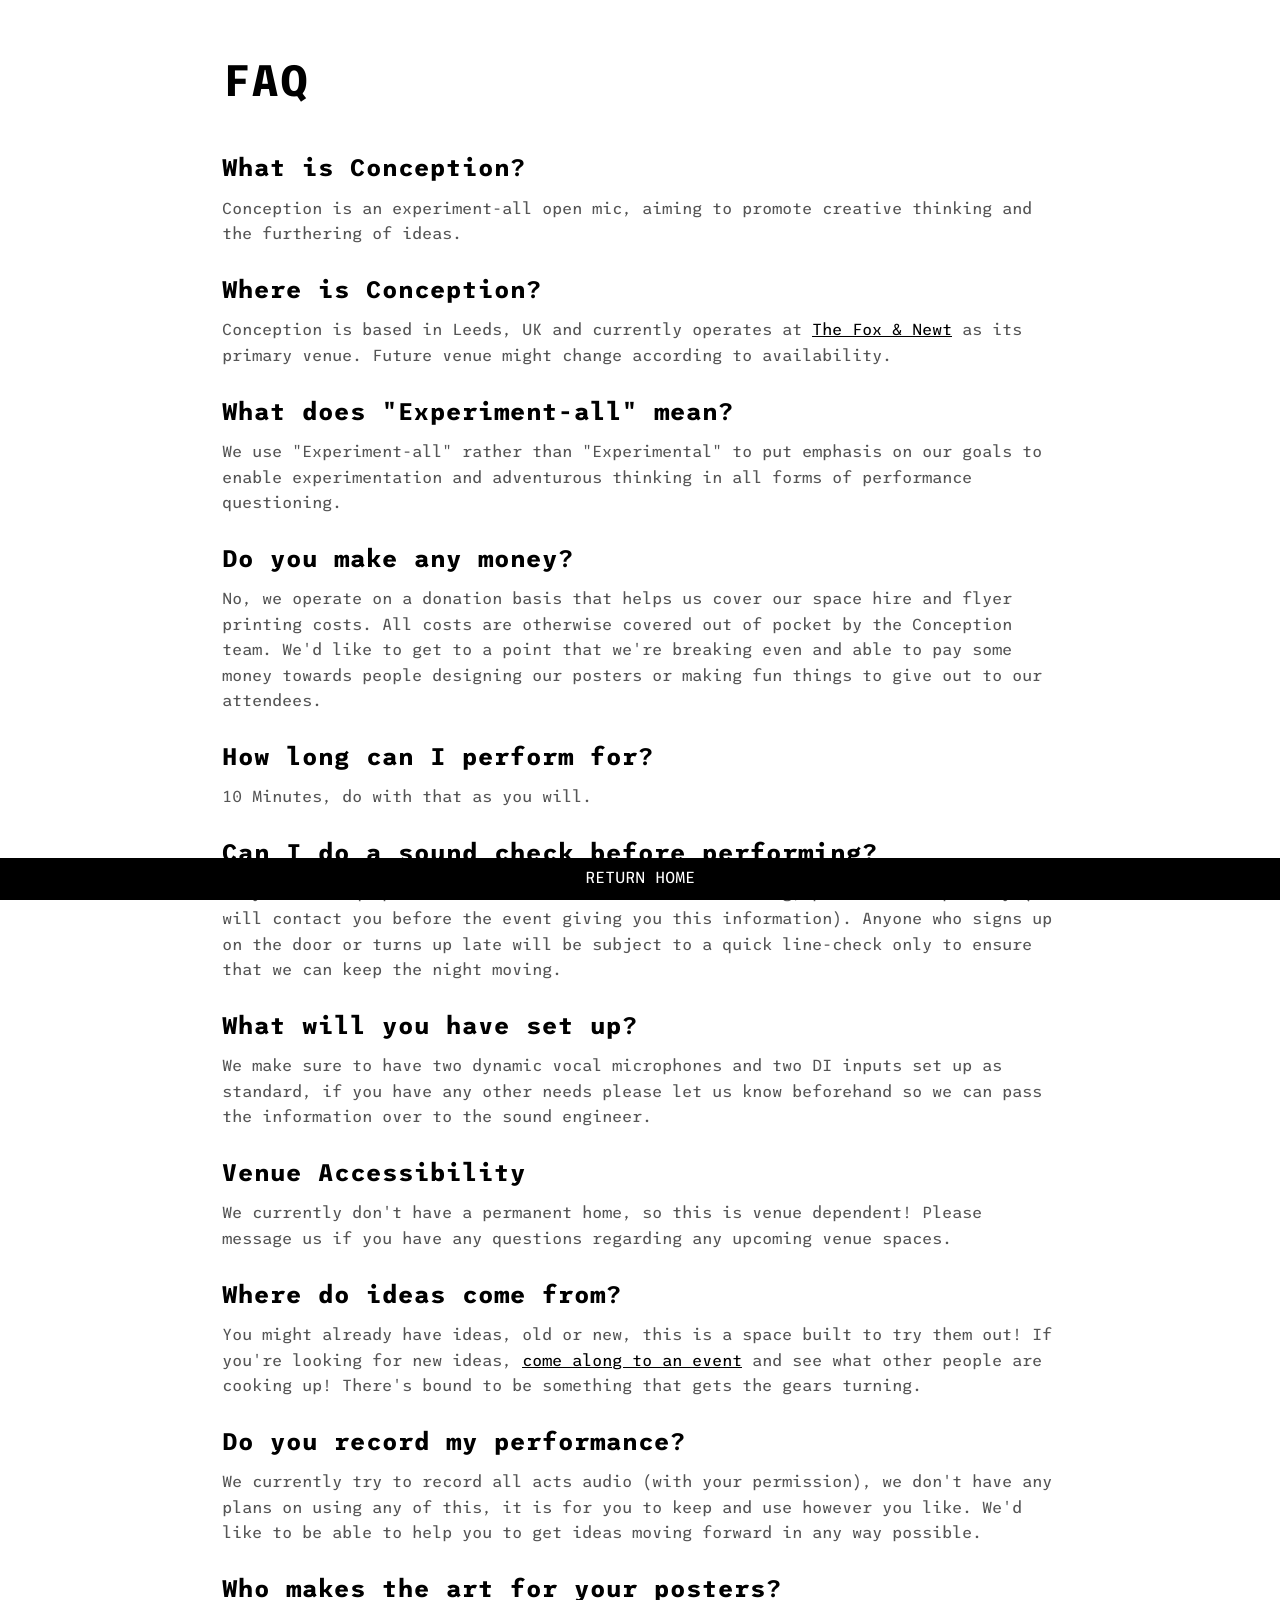
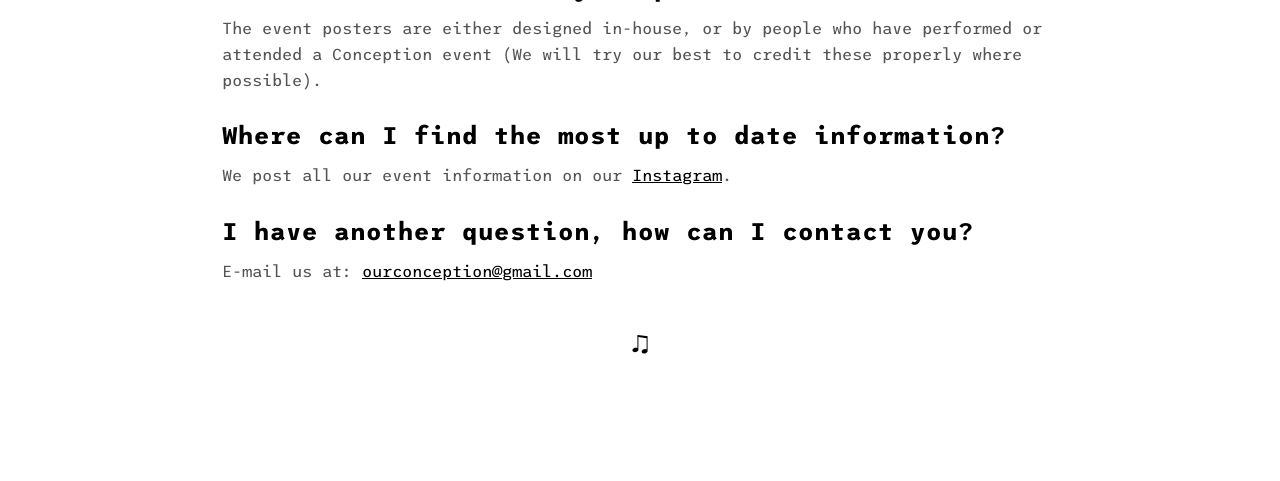
==== faq.html @ dcf2871f "Add ARIA labels and improve accessibility across pages" ====
<!doctype html>
<html lang="en">
    <head>
        <meta charset="UTF-8" />
        <meta name="viewport" content="width=device-width, initial-scale=1.0" />
        <title>FAQ | Conception</title>
        <meta
            name="description"
            content="Frequently asked questions about Conception, an experimental open mic in Leeds, UK. Learn about performance times, equipment, venue accessibility, and more."
        />
        <link
            rel="canonical"
            href="https://conceivedconception.neocities.org/faq.html"
        />

        <meta property="og:type" content="website" />
        <meta
            property="og:url"
            content="https://conceivedconception.neocities.org/faq.html"
        />
        <meta property="og:title" content="FAQ | Conception" />
        <meta
            property="og:description"
            content="Frequently asked questions about Conception, an experimental open mic in Leeds, UK. Learn about performance times, equipment, venue accessibility, and more."
        />
        <meta
            property="og:image"
            content="https://conceivedconception.neocities.org/Images/mystro%20icon.png"
        />
        <meta property="og:locale" content="en_GB" />
        <meta property="og:site_name" content="Conception" />

        <meta name="twitter:card" content="summary_large_image" />
        <meta name="twitter:title" content="FAQ | Conception" />
        <meta
            name="twitter:description"
            content="Frequently asked questions about Conception, an experimental open mic in Leeds, UK. Learn about performance times, equipment, venue accessibility, and more."
        />
        <meta
            name="twitter:image"
            content="https://conceivedconception.neocities.org/Images/mystro%20icon.png"
        />

        <meta
            name="keywords"
            content="open mic Leeds, experimental music Leeds, live performance Leeds, open mic FAQ, Leeds events, Wharf Chambers, creative performance UK"
        />
        <meta name="geo.region" content="GB-WYK" />
        <meta name="geo.placename" content="Leeds" />
        <link
            rel="icon"
            type="image/x-icon"
            href="https://conceivedconception.neocities.org/Images/faviconcept.png"
        />
        <link href="style.css" rel="stylesheet" type="text/css" media="all" />

        <script type="application/ld+json">
            {
                "@context": "https://schema.org",
                "@type": "FAQPage",
                "mainEntity": [
                    {
                        "@type": "Question",
                        "name": "What is Conception?",
                        "acceptedAnswer": {
                            "@type": "Answer",
                            "text": "Conception is an experiment-all open mic, aiming to promote creative thinking and the furthering of ideas."
                        }
                    },
                    {
                        "@type": "Question",
                        "name": "Where is Conception?",
                        "acceptedAnswer": {
                            "@type": "Answer",
                            "text": "Conception is based in Leeds, UK and currently operates at The Fox & Newt as its primary venue. Future venue might change according to availability."
                        }
                    },
                    {
                        "@type": "Question",
                        "name": "What does \"Experiment-all\" mean?",
                        "acceptedAnswer": {
                            "@type": "Answer",
                            "text": "We use \"Experiment-all\" rather than \"Experimental\" to put emphasis on our goals to enable experimentation and adventurous thinking in all forms of performance questioning."
                        }
                    },
                    {
                        "@type": "Question",
                        "name": "Do you make any money?",
                        "acceptedAnswer": {
                            "@type": "Answer",
                            "text": "No, we operate on a donation basis that helps us cover our space hire and flyer printing costs. All costs are otherwise covered out of pocket by the Conception team. We'd like to get to a point that we're breaking even and able to pay some money towards people designing our posters or making fun things to give out to our attendees."
                        }
                    },
                    {
                        "@type": "Question",
                        "name": "How long can I perform for?",
                        "acceptedAnswer": {
                            "@type": "Answer",
                            "text": "10 Minutes, do with that as you will."
                        }
                    },
                    {
                        "@type": "Question",
                        "name": "Can I do a sound check before performing?",
                        "acceptedAnswer": {
                            "@type": "Answer",
                            "text": "If you have equipment or an act that needs sound checking, please turn up early (we will contact you before the event giving you this information). Anyone who signs up on the door or turns up late will be subject to a quick line-check only to ensure that we can keep the night moving."
                        }
                    },
                    {
                        "@type": "Question",
                        "name": "What will you have set up?",
                        "acceptedAnswer": {
                            "@type": "Answer",
                            "text": "We make sure to have two dynamic vocal microphones and two DI inputs set up as standard, if you have any other needs please let us know beforehand so we can pass the information over to the sound engineer."
                        }
                    },
                    {
                        "@type": "Question",
                        "name": "Venue Accessibility",
                        "acceptedAnswer": {
                            "@type": "Answer",
                            "text": "We currently don't have a permanent home, so this is venue dependent! Please message us if you have any questions regarding any upcoming venue spaces."
                        }
                    },
                    {
                        "@type": "Question",
                        "name": "Where do ideas come from?",
                        "acceptedAnswer": {
                            "@type": "Answer",
                            "text": "You might already have ideas, old or new, this is a space built to try them out! If you're looking for new ideas, come along to an event and see what other people are cooking up! There's bound to be something that gets the gears turning."
                        }
                    },
                    {
                        "@type": "Question",
                        "name": "Do you record my performance?",
                        "acceptedAnswer": {
                            "@type": "Answer",
                            "text": "We currently try to record all acts audio (with your permission), we don't have any plans on using any of this, it is for you to keep and use however you like. We'd like to be able to help you to get ideas moving forward in any way possible."
                        }
                    },
                    {
                        "@type": "Question",
                        "name": "Who makes the art for your posters?",
                        "acceptedAnswer": {
                            "@type": "Answer",
                            "text": "The event posters are either designed in-house, or by people who have performed or attended a Conception event (We will try our best to credit these properly where possible)."
                        }
                    },
                    {
                        "@type": "Question",
                        "name": "Where can I find the most up to date information?",
                        "acceptedAnswer": {
                            "@type": "Answer",
                            "text": "We post all our event information on our Instagram, which can be found here."
                        }
                    },
                    {
                        "@type": "Question",
                        "name": "I have another question, how can I contact you?",
                        "acceptedAnswer": {
                            "@type": "Answer",
                            "text": "E-mail us at: ourconception@gmail.com"
                        }
                    }
                ]
            }
        </script>
    </head>
    <body>
        <main id="main-content">
            <div class="page-container">
                <h1 class="page-title">FAQ</h1>

                <section aria-label="Frequently asked questions">
                    <div class="faq-item">
                        <h3>What is Conception?</h3>
                        <p>
                            Conception is an experiment-all open mic, aiming to
                            promote creative thinking and the furthering of
                            ideas.
                        </p>
                    </div>

                    <div class="faq-item">
                        <h3>Where is Conception?</h3>
                        <p>
                            Conception is based in Leeds, UK and currently
                            operates at
                            <a
                                href="https://www.facebook.com/thefoxandnewt/"
                                target="_blank"
                                rel="noopener"
                                >The Fox & Newt</a
                            >
                            as its primary venue. Future venue might change
                            according to availability.
                        </p>
                    </div>

                    <div class="faq-item">
                        <h3>What does "Experiment-all" mean?</h3>
                        <p>
                            We use "Experiment-all" rather than "Experimental"
                            to put emphasis on our goals to enable
                            experimentation and adventurous thinking in all
                            forms of performance questioning.
                        </p>
                    </div>

                    <div class="faq-item">
                        <h3>Do you make any money?</h3>
                        <p>
                            No, we operate on a donation basis that helps us
                            cover our space hire and flyer printing costs. All
                            costs are otherwise covered out of pocket by the
                            Conception team. We'd like to get to a point that
                            we're breaking even and able to pay some money
                            towards people designing our posters or making fun
                            things to give out to our attendees.
                        </p>
                    </div>

                    <div class="faq-item">
                        <h3>How long can I perform for?</h3>
                        <p>10 Minutes, do with that as you will.</p>
                    </div>

                    <div class="faq-item">
                        <h3>Can I do a sound check before performing?</h3>
                        <p>
                            If you have equipment or an act that needs sound
                            checking, please turn up early (we will contact you
                            before the event giving you this information).
                            Anyone who signs up on the door or turns up late
                            will be subject to a quick line-check only to ensure
                            that we can keep the night moving.
                        </p>
                    </div>

                    <div class="faq-item">
                        <h3>What will you have set up?</h3>
                        <p>
                            We make sure to have two dynamic vocal microphones
                            and two DI inputs set up as standard, if you have
                            any other needs please let us know beforehand so we
                            can pass the information over to the sound engineer.
                        </p>
                    </div>

                    <div class="faq-item">
                        <h3>Venue Accessibility</h3>
                        <p>
                            We currently don't have a permanent home, so this is
                            venue dependent! Please message us if you have any
                            questions regarding any upcoming venue spaces.
                        </p>
                    </div>

                    <div class="faq-item">
                        <h3>Where do ideas come from?</h3>
                        <p>
                            You might already have ideas, old or new, this is a
                            space built to try them out! If you're looking for
                            new ideas,
                            <a href="when.html">come along to an event</a> and
                            see what other people are cooking up! There's bound
                            to be something that gets the gears turning.
                        </p>
                    </div>

                    <div class="faq-item">
                        <h3>Do you record my performance?</h3>
                        <p>
                            We currently try to record all acts audio (with your
                            permission), we don't have any plans on using any of
                            this, it is for you to keep and use however you
                            like. We'd like to be able to help you to get ideas
                            moving forward in any way possible.
                        </p>
                    </div>

                    <div class="faq-item">
                        <h3>Who makes the art for your posters?</h3>
                        <p>
                            The event posters are either designed in-house, or
                            by people who have performed or attended a
                            Conception event (We will try our best to credit
                            these properly where possible).
                        </p>
                    </div>

                    <div class="faq-item">
                        <h3>
                            Where can I find the most up to date information?
                        </h3>
                        <p>
                            We post all our event information on our
                            <a
                                href="https://www.instagram.com/conceivedconception/"
                                target="_blank"
                                rel="noopener"
                                >Instagram</a
                            >.
                        </p>
                    </div>

                    <div class="faq-item">
                        <h3>I have another question, how can I contact you?</h3>
                        <p>
                            E-mail us at:
                            <a href="mailto:ourconception@gmail.com"
                                >ourconception@gmail.com</a
                            >
                        </p>
                    </div>
                </section>

                <p class="decorative" aria-hidden="true">♫</p>
            </div>
        </main>

        <a href="index.html" class="footer">
            <p>RETURN HOME</p>
        </a>
    </body>
</html>
---- style.css ----
/* =============================================
   CONCEPTION - Main Stylesheet
   ============================================= */

/* Font Face Declarations */
@font-face {
    font-family: "League Mono";
    src: url("font/leaguemono-vf.woff2") format("woff2-variations");
    font-weight: 100 900;
    font-stretch: 50% 200%;
    font-style: normal;
    font-display: swap;
}

:root {
    --color-primary: #000000;
    --color-background: #ffffff;
    --color-accent: #000000;
    --color-accent-hover: #333333;
    --color-secondary: #555555;
    --color-border: #666666;
    --color-inverse-text: #ffffff;

    /* Typography Scale - Minimal & Hierarchical */
    --font-size-xs: 0.875rem;
    --font-size-sm: 1rem;
    --font-size-base: 1.125rem;
    --font-size-lg: 1.5rem;
    --font-size-xl: 2rem;
    --font-size-2xl: 2.75rem;
    --font-size-3xl: 3.5rem;

    /* Fluid typography clamps */
    --fluid-xs: clamp(0.8rem, 1.5vw, var(--font-size-xs));
    --fluid-sm: clamp(0.875rem, 2vw, var(--font-size-sm));
    --fluid-base: clamp(1rem, 2.5vw, var(--font-size-base));
    --fluid-lg: clamp(1.25rem, 3vw, var(--font-size-lg));
    --fluid-xl: clamp(1.5rem, 4vw, var(--font-size-xl));
    --fluid-2xl: clamp(2rem, 5vw, var(--font-size-2xl));
    --fluid-3xl: clamp(2.5rem, 7vw, var(--font-size-3xl));
}

/* Reset and base */
* {
    box-sizing: border-box;
    margin: 0;
    padding: 0;
}

body {
    font-family: "League Mono", "Lucida Console", "Courier New", monospace;
    padding: 1rem;
    line-height: 1.6;
    background-color: var(--color-background);
    color: var(--color-primary);
    font-size: var(--font-size-base);
}

/* =============================================
   ACCESSIBILITY UTILITIES
   ============================================= */

.visually-hidden {
    position: absolute;
    width: 1px;
    height: 1px;
    padding: 0;
    margin: -1px;
    overflow: hidden;
    clip: rect(0, 0, 0, 0);
    white-space: nowrap;
    border: 0;
}

/* =============================================
   LAYOUT - Containers
   ============================================= */

.page-container {
    max-width: 900px;
    margin: 0 auto;
    padding: 1rem;
    padding-bottom: 4rem;
}

/* =============================================
   LAYOUT - Two Column (Homepage)
   ============================================= */

.two-column-layout {
    display: grid;
    grid-template-columns: 1fr 1fr;
    gap: 2rem;
    align-items: start;
}

.left-column,
.right-column {
    display: flex;
    flex-direction: column;
    gap: 1.5rem;
    min-width: 0;
}

.right-column {
    gap: 1rem;
    text-align: right;
}

.right-column > * {
    margin: 0;
}

.top-image img,
.main-image img {
    width: 100%;
    height: auto;
    display: block;
}

/* =============================================
   TYPOGRAPHY - Hierarchical Scale
   ============================================= */

/* Level 1: Site title (largest) */
.site-title {
    font-size: var(--fluid-3xl);
    font-weight: bold;
    margin: 0 !important;
    color: var(--color-primary);
}

@media (min-width: 601px) and (max-width: 900px) {
    .site-title {
        font-size: clamp(1.5rem, 4.5vw, 2.5rem);
    }
}

/* Level 2: Page titles */
.page-title {
    font-size: var(--fluid-2xl);
    font-weight: bold;
    margin-bottom: 2rem;
    overflow-wrap: break-word;
    word-wrap: break-word;
    hyphens: auto;
    -webkit-hyphens: auto;
    -ms-hyphens: auto;
    color: var(--color-primary);
}

/* Level 3: Section headings */
h2 {
    font-size: var(--fluid-xl);
    font-weight: bold;
    margin-bottom: 1rem;
    color: var(--color-primary);
}

/* Level 4: Subsection headings */
h3 {
    font-size: var(--fluid-lg);
    font-weight: bold;
    margin-bottom: 1rem;
    color: var(--color-primary);
}

/* Body text */
p {
    font-size: var(--fluid-base);
    line-height: 1.6;
    margin-bottom: 1rem;
    color: var(--color-primary);
}

/* =============================================
   SEMANTIC TEXT STYLES
   ============================================= */

/* Emphasis: used for inline emphasis within text */
em {
    font-style: italic;
}

/* Caption text: smallest text for credits, captions, notes */
.text-caption {
    font-size: var(--fluid-xs);
    color: var(--color-secondary);
}

/* =============================================
   EVENT DETAILS (Homepage)
   ============================================= */

.event-details {
    font-size: var(--fluid-base);
    line-height: 1.6;
}

.event-details p {
    margin: 0 !important;
}

/* =============================================
   TEXT CONTENT SECTIONS
   ============================================= */

.text-content p {
    font-size: var(--fluid-sm);
}

.intro {
    margin-bottom: 2rem;
}

.intro p {
    font-size: var(--fluid-base);
}

.intro p:first-child {
    font-weight: bold;
}

/* =============================================
   NAVIGATION & LINKS
   ============================================= */

a:link {
    color: var(--color-accent);
}

a:visited {
    color: var(--color-accent);
}

a:hover {
    color: var(--color-accent-hover);
}

a:active {
    color: var(--color-accent-hover);
}

/* Focus state for keyboard navigation (a11y) */
a:focus {
    color: var(--color-accent-hover);
    outline: 2px solid var(--color-accent);
    outline-offset: 2px;
}

a:focus:not(:focus-visible) {
    outline: none;
}

a:focus-visible {
    outline: 2px solid var(--color-accent);
    outline-offset: 2px;
}

.nav-links {
    list-style: none;
    padding: 0;
    margin: 0;
}

.nav-links li {
    margin-bottom: 0.25rem;
}

.nav-links li a {
    font-size: var(--fluid-sm);
}

.links-list {
    list-style: none;
    padding: 0;
    margin: 0 0 2rem 0;
}

.links-list li {
    margin-bottom: 1rem;
}

.links-list a {
    font-size: var(--fluid-lg);
}

.cta-links {
    margin-top: 1rem;
}

.cta-links a {
    display: block;
    font-weight: bold;
    margin-bottom: 0.5rem;
    font-size: var(--fluid-sm);
}

/* =============================================
   LISTS
   ============================================= */

.content-list,
.events-list,
.concepts-list {
    list-style: none;
    padding: 0;
    margin: 0 0 2rem 0;
}

.content-list li {
    font-size: var(--fluid-base);
    line-height: 1.6;
    margin-bottom: 0.75rem;
}

.events-list li {
    font-size: var(--fluid-sm);
    line-height: 1.8;
    padding: 0.25rem 0;
}

.concepts-list li {
    font-size: var(--fluid-xs);
    font-style: italic;
    margin-bottom: 0.5rem;
    padding-left: 0.5rem;
    color: var(--color-secondary);
}

/* =============================================
   FAQ PAGE
   ============================================= */

.faq-item {
    margin-bottom: 1.5rem;
}

.faq-item h3 {
    font-size: var(--fluid-lg);
    margin-bottom: 0.5rem;
    overflow-wrap: break-word;
    word-wrap: break-word;
    hyphens: auto;
    -webkit-hyphens: auto;
    -ms-hyphens: auto;
}

.faq-item p {
    font-size: var(--fluid-sm);
    color: var(--color-secondary);
}

.faq-item a {
    word-break: break-word;
}

/* =============================================
   TESTIMONIALS
   ============================================= */

.testimonial {
    margin: 0 0 1.5rem 0;
}

.testimonial-quote {
    margin: 0 0 0.25rem 0;
}

.testimonial-quote p {
    font-size: var(--fluid-base);
    font-style: italic;
    color: var(--color-secondary);
    margin: 0;
}

.testimonial-attribution {
    font-size: var(--fluid-sm);
    color: var(--color-primary);
}

.testimonial-attribution cite {
    font-style: normal;
}

/* =============================================
   GALLERY PAGE
   ============================================= */

.gallery-item {
    display: flex;
    flex-direction: column;
    align-items: center;
    text-align: center;
}

.gallery-item img {
    width: 100%;
    max-width: 600px;
    height: auto;
    display: block;
}

.gallery-item .credit {
    font-size: var(--fluid-sm);
    color: var(--color-accent);
    margin-top: 0.75rem;
}

.gallery-item .credit a {
    color: var(--color-accent);
}

.gallery-item .credit a:hover {
    color: var(--color-accent-hover);
}

/* =============================================
   GALLERY GRID
   ============================================= */

.gallery-grid {
    display: grid;
    grid-template-columns: repeat(2, 1fr);
    gap: 1.5rem;
}

.gallery-grid .gallery-item {
    text-align: center;
}

.gallery-grid .gallery-item img {
    width: 100%;
    height: auto;
}

/* Gallery image buttons */
.gallery-button {
    background: none;
    border: none;
    padding: 0;
    cursor: pointer;
    display: block;
    width: 100%;
}

.gallery-button:focus {
    outline: 3px solid var(--color-accent);
    outline-offset: 2px;
}

.gallery-button:focus:not(:focus-visible) {
    outline: none;
}

.gallery-button:focus-visible {
    outline: 3px solid var(--color-accent);
    outline-offset: 2px;
}

.gallery-grid .gallery-item .credit {
    font-size: var(--fluid-sm);
    margin-top: 0.5rem;
}

/* =============================================
   LIGHTBOX
   ============================================= */

.lightbox {
    display: none;
    position: fixed;
    top: 0;
    left: 0;
    width: 100%;
    height: 100%;
    background: rgba(0, 0, 0, 0.9);
    z-index: 1000;
    cursor: pointer;
}

.lightbox.active {
    display: flex;
    align-items: center;
    justify-content: center;
}

.lightbox-container {
    position: relative;
    width: 100%;
    max-width: 900px;
    height: 100%;
    display: flex;
    flex-direction: column;
    align-items: center;
    justify-content: center;
}

.lightbox img {
    max-width: 90%;
    max-height: 80%;
}

.lightbox-close {
    position: absolute;
    top: 1rem;
    right: 1rem;
    width: 3rem;
    height: 3rem;
    color: var(--color-primary);
    background: var(--color-inverse-text);
    border: 2px solid var(--color-inverse-text);
    font-size: var(--font-size-xl);
    font-weight: normal;
    cursor: pointer;
    line-height: 0;
    padding: 0;
    padding-bottom: 0.15rem;
    display: flex;
    align-items: center;
    justify-content: center;
}

.lightbox-close:hover {
    color: var(--color-accent);
}

.lightbox-close:focus {
    color: var(--color-accent);
    outline: 2px solid var(--color-inverse-text);
    outline-offset: 2px;
}

.lightbox-close:focus:not(:focus-visible) {
    outline: none;
}

.lightbox-close:focus-visible {
    outline: 2px solid var(--color-inverse-text);
    outline-offset: 2px;
}

/* =============================================
   DECORATIVE ELEMENTS
   ============================================= */

.decorative {
    text-align: center;
    font-size: var(--font-size-xl);
    margin: 2rem 0;
    color: var(--color-primary);
}

/* =============================================
   FOOTER
   ============================================= */

.footer {
    display: block;
    position: fixed;
    left: 0;
    bottom: 0;
    width: 100%;
    background-color: var(--color-primary);
    text-decoration: none;
}

.footer p {
    max-width: 900px;
    margin: 0 auto;
    padding: 0.5rem;
    text-align: center;
    color: var(--color-inverse-text);
    font-size: var(--fluid-sm);
}

.footer:visited p {
    color: var(--color-inverse-text);
}

.footer:hover {
    background-color: var(--color-inverse-text);
}

.footer:hover p {
    color: var(--color-primary);
}

.footer:focus {
    outline: 2px solid var(--color-accent);
    outline-offset: -2px;
}

.footer:focus:not(:focus-visible) {
    outline: none;
}

.footer:focus-visible {
    outline: 2px solid var(--color-accent);
    outline-offset: -2px;
}

.footer:focus {
    background-color: var(--color-inverse-text);
}

.footer:focus p {
    color: var(--color-primary);
}

/* =============================================
   404 PAGE
   ============================================= */

.not-found-container {
    min-height: 100vh;
    display: flex;
    align-items: center;
    justify-content: center;
}

.not-found-content {
    max-width: 600px;
    margin: 0 auto;
    padding: 2rem;
    text-align: center;
}

/* =============================================
   IMAGES
   ============================================= */

img {
    max-width: 100%;
    height: auto;
}

/* =============================================
   RESPONSIVE BREAKPOINTS
   ============================================= */

@media (max-width: 600px) {
    body {
        padding: 0.5rem;
    }

    .page-container {
        padding: 0.5rem;
        padding-bottom: 4rem;
    }

    .two-column-layout {
        display: flex;
        flex-direction: column;
        gap: 1.5rem;
    }

    .left-column,
    .right-column {
        display: contents;
    }

    /* Reset text alignment for mobile (right-column uses display: contents) */
    .site-title,
    .event-details,
    .right-column nav {
        text-align: left;
    }

    /* Mobile order: small image (1) -> title/details/nav (2) -> text (3) -> large image (4) */
    .top-image {
        order: 1;
    }

    .site-title {
        order: 2;
    }

    .event-details {
        order: 3;
    }

    .right-column nav {
        order: 4;
    }

    .text-content {
        order: 5;
    }

    .main-image {
        order: 6;
    }

    .faq-item {
        margin-bottom: 1.25rem;
    }
}

@media (min-width: 601px) {
    .page-container {
        padding: 1.5rem;
        padding-bottom: 4rem;
    }
}

@media (max-width: 900px) {
    .gallery-grid {
        grid-template-columns: 1fr;
    }
}

@media (min-width: 900px) {
    .page-container {
        padding: 2rem;
        padding-bottom: 4rem;
    }

    .two-column-layout {
        gap: 3rem;
    }
}

/* =============================================
   REDUCED MOTION (a11y)
   ============================================= */

@media (prefers-reduced-motion: reduce) {
    *,
    *::before,
    *::after {
        animation-duration: 0.01ms !important;
        animation-iteration-count: 1 !important;
        transition-duration: 0.01ms !important;
    }
}
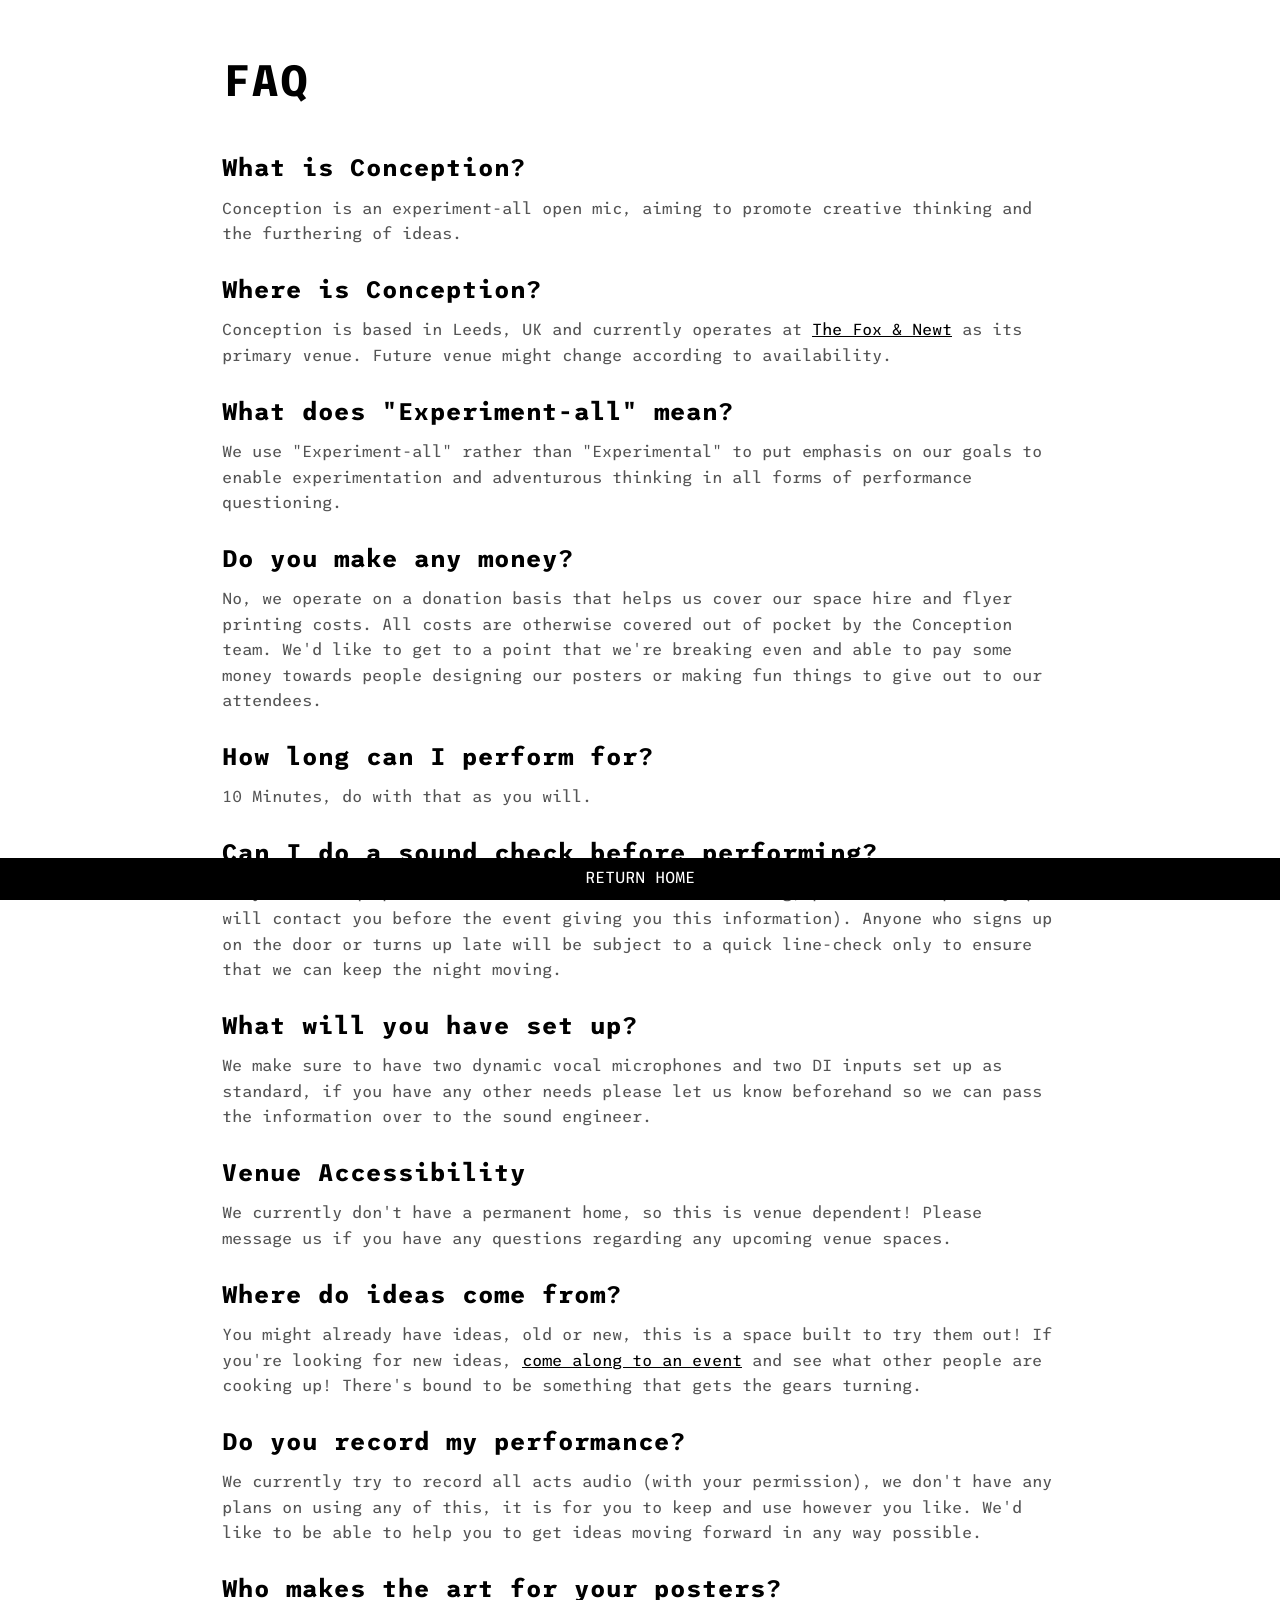
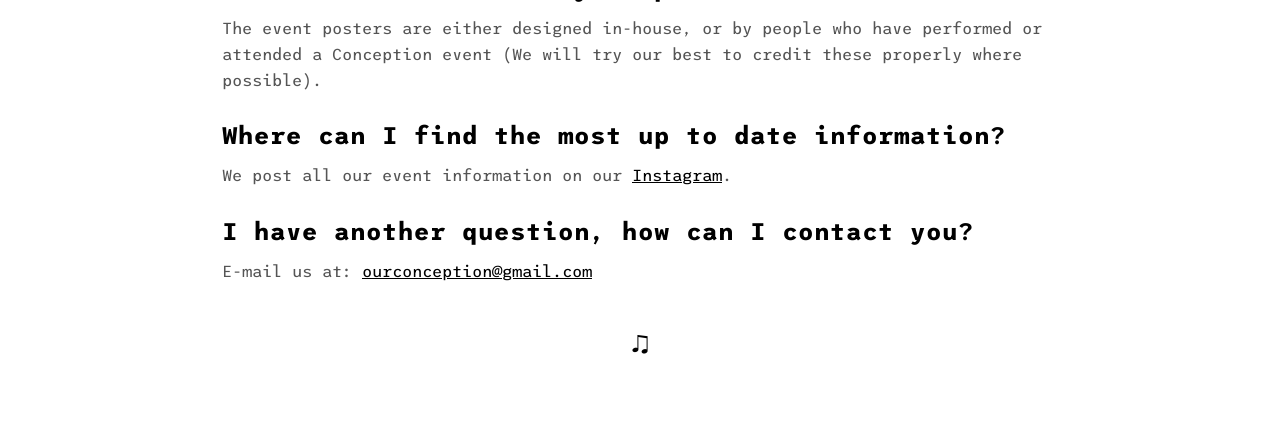
==== commit 5074428c: "feat: javascript?" ====
--- a/faq.html
+++ b/faq.html
@@ -53,6 +53,7 @@
             href="https://conceivedconception.neocities.org/Images/faviconcept.png"
         />
         <link href="style.css" rel="stylesheet" type="text/css" media="all" />
+        <script src="viewport-fix.js"></script>
 
         <script type="application/ld+json">
             {
--- a/style.css
+++ b/style.css
@@ -38,6 +38,9 @@
     --fluid-xl: clamp(1.5rem, 4vw, var(--font-size-xl));
     --fluid-2xl: clamp(2rem, 5vw, var(--font-size-2xl));
     --fluid-3xl: clamp(2.5rem, 7vw, var(--font-size-3xl));
+
+    /* Footer height for positioning calculations */
+    --footer-height: 2.6rem;
 }
 
 /* Reset and base */
@@ -47,13 +50,25 @@
     padding: 0;
 }
 
+html {
+    height: 100%;
+}
+
 body {
     font-family: "League Mono", "Lucida Console", "Courier New", monospace;
     padding: 1rem;
+    padding-bottom: 0;
     line-height: 1.6;
     background-color: var(--color-background);
     color: var(--color-primary);
     font-size: var(--font-size-base);
+    min-height: 100%;
+    display: flex;
+    flex-direction: column;
+}
+
+#main-content {
+    flex: 1 0 auto;
 }
 
 /* =============================================
@@ -80,7 +95,6 @@
     max-width: 900px;
     margin: 0 auto;
     padding: 1rem;
-    padding-bottom: 4rem;
 }
 
 /* =============================================
@@ -558,11 +572,23 @@
 .footer {
     display: block;
     position: fixed;
+    /* Use --vh custom property set by JS for stable viewport height on mobile */
+    /* Falls back to bottom: 0 if --vh is not set */
+    bottom: 0;
+    top: auto;
     left: 0;
-    bottom: 0;
+    right: 0;
+    z-index: 1000;
     width: 100%;
     background-color: var(--color-primary);
     text-decoration: none;
+    padding-bottom: env(safe-area-inset-bottom, 0);
+}
+
+/* When --vh is set by JavaScript, use top positioning for stable footer on Firefox mobile */
+:root[style*="--vh"] .footer {
+    top: calc(var(--vh) * 100 - var(--footer-height));
+    bottom: auto;
 }
 
 .footer p {
@@ -613,13 +639,17 @@
    ============================================= */
 
 .not-found-container {
-    min-height: 100vh;
+    min-height: 100%;
     display: flex;
+    flex-direction: column;
+}
+
+.not-found-content {
+    flex: 1 0 auto;
+    display: flex;
+    flex-direction: column;
     align-items: center;
     justify-content: center;
-}
-
-.not-found-content {
     max-width: 600px;
     margin: 0 auto;
     padding: 2rem;
@@ -642,11 +672,11 @@
 @media (max-width: 600px) {
     body {
         padding: 0.5rem;
+        padding-bottom: 0;
     }
 
     .page-container {
         padding: 0.5rem;
-        padding-bottom: 4rem;
     }
 
     .two-column-layout {
@@ -700,7 +730,6 @@
 @media (min-width: 601px) {
     .page-container {
         padding: 1.5rem;
-        padding-bottom: 4rem;
     }
 }
 
@@ -713,7 +742,6 @@
 @media (min-width: 900px) {
     .page-container {
         padding: 2rem;
-        padding-bottom: 4rem;
     }
 
     .two-column-layout {
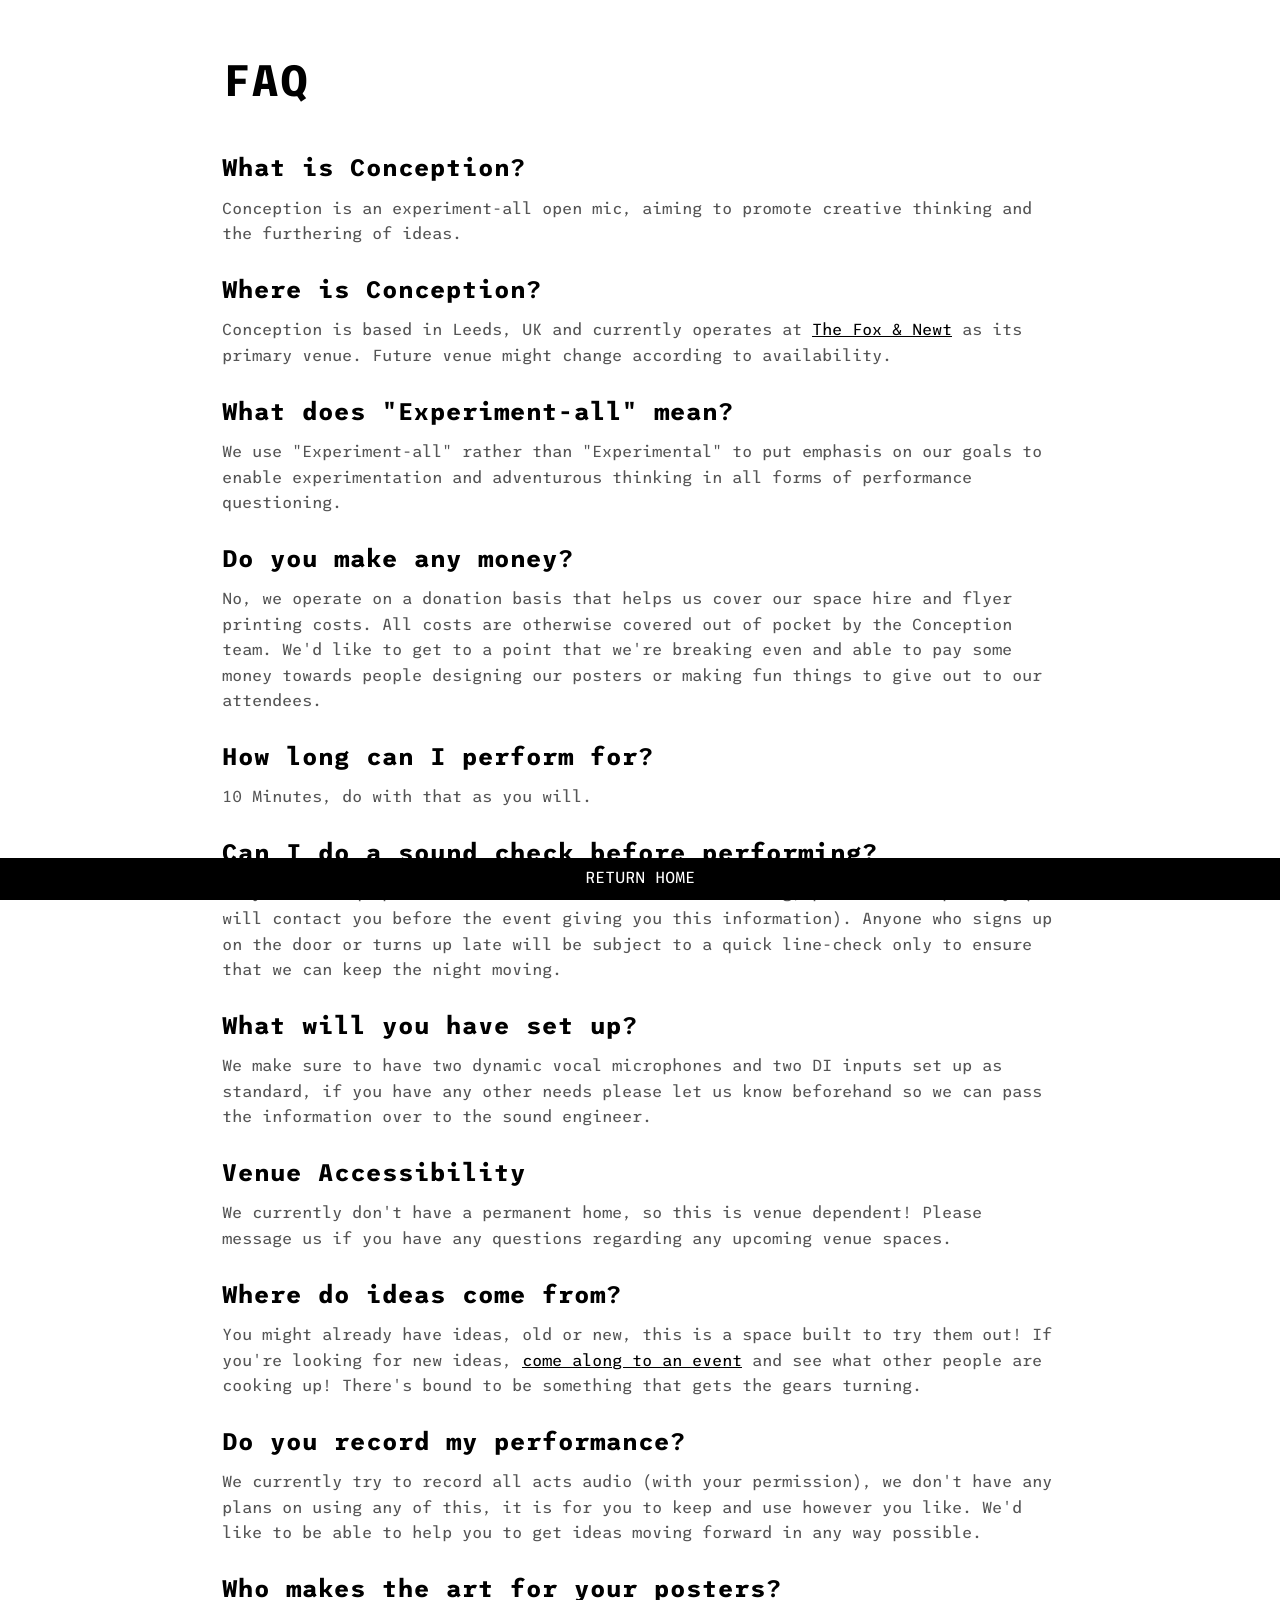
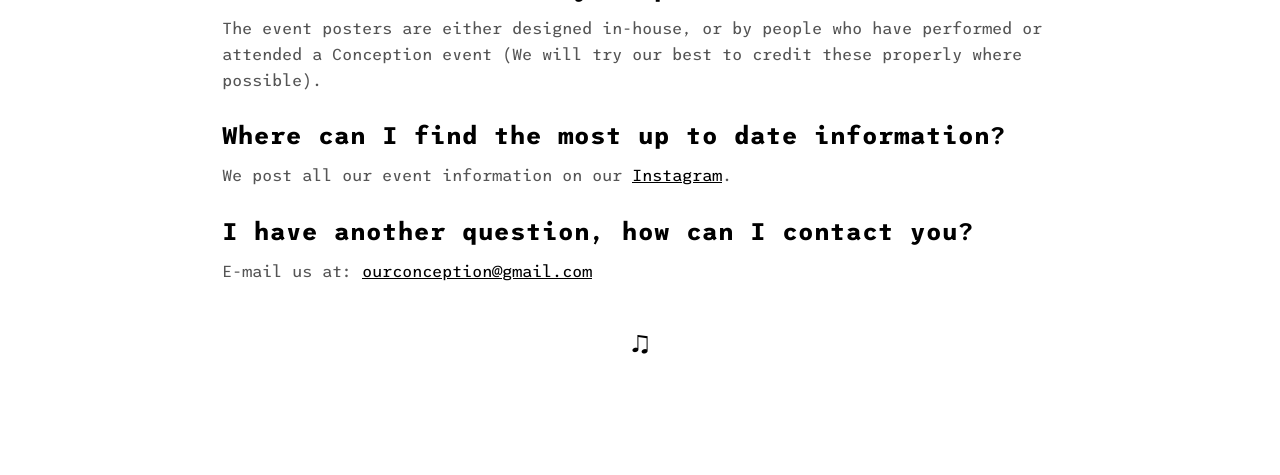
==== commit 47acfc9d: "Revert "feat: javascript? (#27)" This reverts commit 96d8fc349289f01fc24d9a23be5dbba42606deeb." ====
--- a/faq.html
+++ b/faq.html
@@ -53,7 +53,6 @@
             href="https://conceivedconception.neocities.org/Images/faviconcept.png"
         />
         <link href="style.css" rel="stylesheet" type="text/css" media="all" />
-        <script src="viewport-fix.js"></script>
 
         <script type="application/ld+json">
             {
--- a/style.css
+++ b/style.css
@@ -38,9 +38,6 @@
     --fluid-xl: clamp(1.5rem, 4vw, var(--font-size-xl));
     --fluid-2xl: clamp(2rem, 5vw, var(--font-size-2xl));
     --fluid-3xl: clamp(2.5rem, 7vw, var(--font-size-3xl));
-
-    /* Footer height for positioning calculations */
-    --footer-height: 2.6rem;
 }
 
 /* Reset and base */
@@ -571,24 +568,17 @@
 
 .footer {
     display: block;
-    position: fixed;
-    /* Use --vh custom property set by JS for stable viewport height on mobile */
-    /* Falls back to bottom: 0 if --vh is not set */
+    position: sticky;
     bottom: 0;
-    top: auto;
-    left: 0;
-    right: 0;
     z-index: 1000;
-    width: 100%;
+    width: calc(100% + 2rem);
+    margin-left: -1rem;
+    margin-right: -1rem;
+    margin-top: auto;
+    flex-shrink: 0;
     background-color: var(--color-primary);
     text-decoration: none;
     padding-bottom: env(safe-area-inset-bottom, 0);
-}
-
-/* When --vh is set by JavaScript, use top positioning for stable footer on Firefox mobile */
-:root[style*="--vh"] .footer {
-    top: calc(var(--vh) * 100 - var(--footer-height));
-    bottom: auto;
 }
 
 .footer p {
@@ -679,6 +669,12 @@
         padding: 0.5rem;
     }
 
+    .footer {
+        width: calc(100% + 1rem);
+        margin-left: -0.5rem;
+        margin-right: -0.5rem;
+    }
+
     .two-column-layout {
         display: flex;
         flex-direction: column;
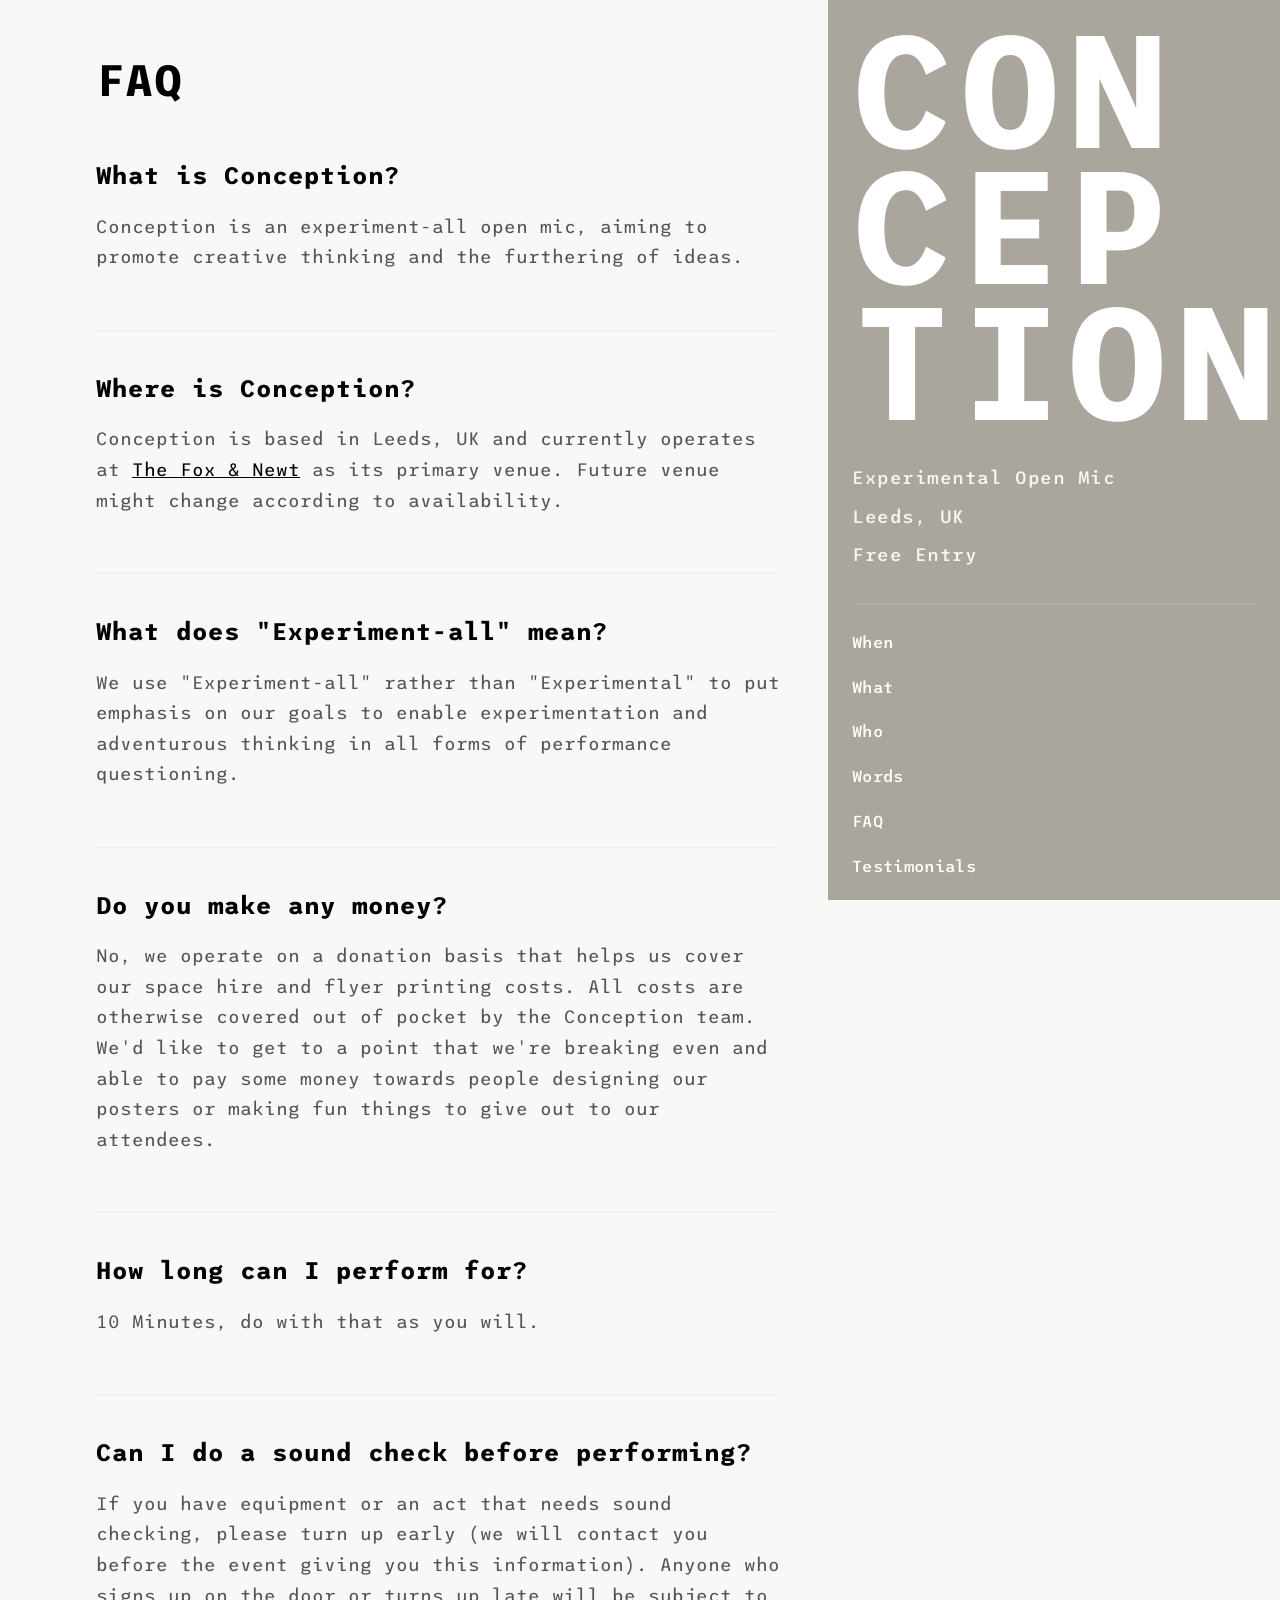
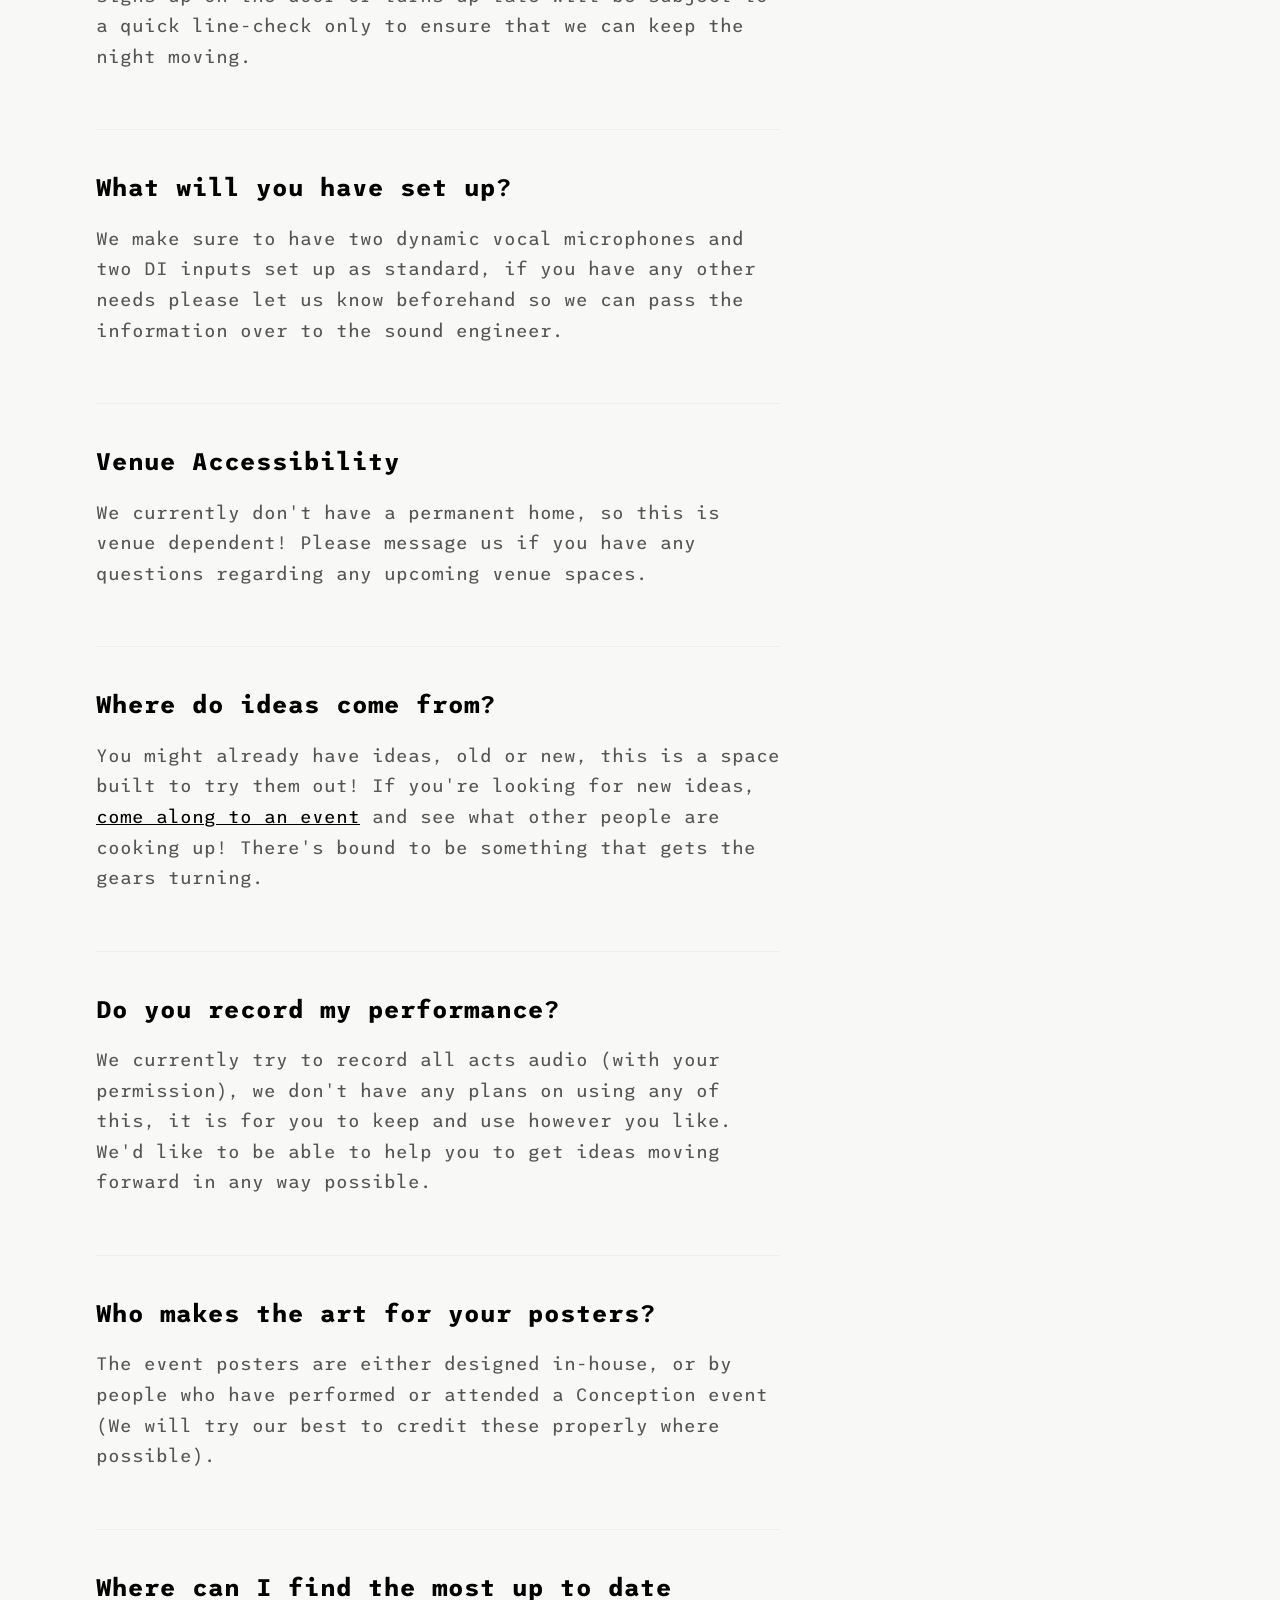
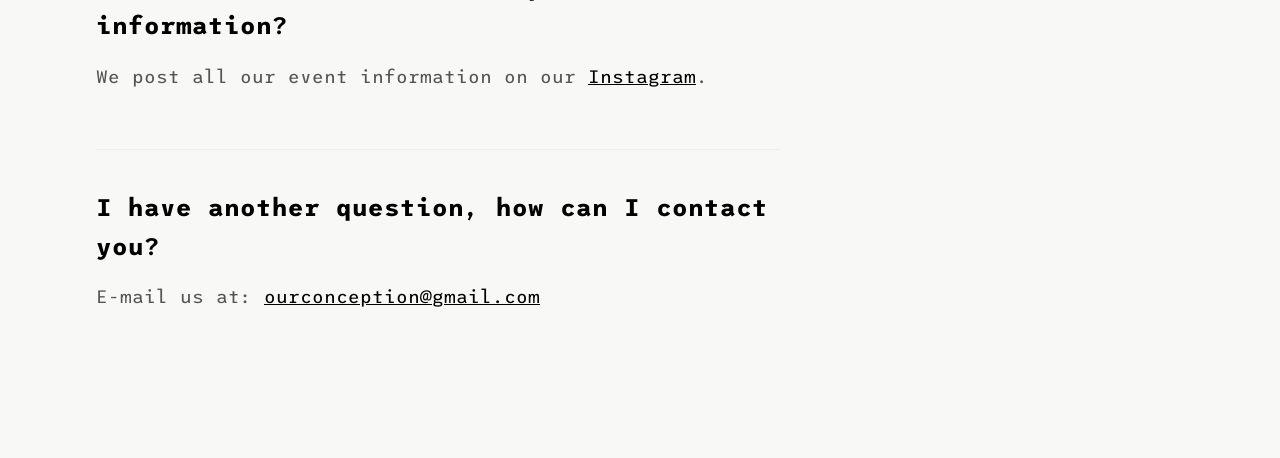
==== commit 635d6ae1: "feat: new sidebar design to mirror poster" ====
--- a/faq.html
+++ b/faq.html
@@ -53,6 +53,7 @@
             href="https://conceivedconception.neocities.org/Images/faviconcept.png"
         />
         <link href="style.css" rel="stylesheet" type="text/css" media="all" />
+        <script src="scripts/colorize.js"></script>
 
         <script type="application/ld+json">
             {
@@ -168,160 +169,209 @@
         </script>
     </head>
     <body>
+        <!-- Mobile Header -->
+        <div class="mobile-header">
+            <a href="index.html" class="mobile-title">CONCEPTION</a>
+        </div>
         <main id="main-content">
             <div class="page-container">
-                <h1 class="page-title">FAQ</h1>
-
-                <section aria-label="Frequently asked questions">
-                    <div class="faq-item">
-                        <h3>What is Conception?</h3>
-                        <p>
-                            Conception is an experiment-all open mic, aiming to
-                            promote creative thinking and the furthering of
-                            ideas.
-                        </p>
+                <!-- Main Content Area -->
+                <div class="main-content-area">
+                    <div class="secondary-content">
+                        <h1 class="page-title">FAQ</h1>
+
+                        <section aria-label="Frequently asked questions">
+                            <div class="faq-item">
+                                <h3>What is Conception?</h3>
+                                <p>
+                                    Conception is an experiment-all open mic,
+                                    aiming to promote creative thinking and the
+                                    furthering of ideas.
+                                </p>
+                            </div>
+
+                            <div class="faq-item">
+                                <h3>Where is Conception?</h3>
+                                <p>
+                                    Conception is based in Leeds, UK and
+                                    currently operates at
+                                    <a
+                                        href="https://www.facebook.com/thefoxandnewt/"
+                                        target="_blank"
+                                        rel="noopener"
+                                        >The Fox & Newt</a
+                                    >
+                                    as its primary venue. Future venue might
+                                    change according to availability.
+                                </p>
+                            </div>
+
+                            <div class="faq-item">
+                                <h3>What does "Experiment-all" mean?</h3>
+                                <p>
+                                    We use "Experiment-all" rather than
+                                    "Experimental" to put emphasis on our goals
+                                    to enable experimentation and adventurous
+                                    thinking in all forms of performance
+                                    questioning.
+                                </p>
+                            </div>
+
+                            <div class="faq-item">
+                                <h3>Do you make any money?</h3>
+                                <p>
+                                    No, we operate on a donation basis that
+                                    helps us cover our space hire and flyer
+                                    printing costs. All costs are otherwise
+                                    covered out of pocket by the Conception
+                                    team. We'd like to get to a point that we're
+                                    breaking even and able to pay some money
+                                    towards people designing our posters or
+                                    making fun things to give out to our
+                                    attendees.
+                                </p>
+                            </div>
+
+                            <div class="faq-item">
+                                <h3>How long can I perform for?</h3>
+                                <p>10 Minutes, do with that as you will.</p>
+                            </div>
+
+                            <div class="faq-item">
+                                <h3>
+                                    Can I do a sound check before performing?
+                                </h3>
+                                <p>
+                                    If you have equipment or an act that needs
+                                    sound checking, please turn up early (we
+                                    will contact you before the event giving you
+                                    this information). Anyone who signs up on
+                                    the door or turns up late will be subject to
+                                    a quick line-check only to ensure that we
+                                    can keep the night moving.
+                                </p>
+                            </div>
+
+                            <div class="faq-item">
+                                <h3>What will you have set up?</h3>
+                                <p>
+                                    We make sure to have two dynamic vocal
+                                    microphones and two DI inputs set up as
+                                    standard, if you have any other needs please
+                                    let us know beforehand so we can pass the
+                                    information over to the sound engineer.
+                                </p>
+                            </div>
+
+                            <div class="faq-item">
+                                <h3>Venue Accessibility</h3>
+                                <p>
+                                    We currently don't have a permanent home, so
+                                    this is venue dependent! Please message us
+                                    if you have any questions regarding any
+                                    upcoming venue spaces.
+                                </p>
+                            </div>
+
+                            <div class="faq-item">
+                                <h3>Where do ideas come from?</h3>
+                                <p>
+                                    You might already have ideas, old or new,
+                                    this is a space built to try them out! If
+                                    you're looking for new ideas,
+                                    <a href="when.html"
+                                        >come along to an event</a
+                                    >
+                                    and see what other people are cooking up!
+                                    There's bound to be something that gets the
+                                    gears turning.
+                                </p>
+                            </div>
+
+                            <div class="faq-item">
+                                <h3>Do you record my performance?</h3>
+                                <p>
+                                    We currently try to record all acts audio
+                                    (with your permission), we don't have any
+                                    plans on using any of this, it is for you to
+                                    keep and use however you like. We'd like to
+                                    be able to help you to get ideas moving
+                                    forward in any way possible.
+                                </p>
+                            </div>
+
+                            <div class="faq-item">
+                                <h3>Who makes the art for your posters?</h3>
+                                <p>
+                                    The event posters are either designed
+                                    in-house, or by people who have performed or
+                                    attended a Conception event (We will try our
+                                    best to credit these properly where
+                                    possible).
+                                </p>
+                            </div>
+
+                            <div class="faq-item">
+                                <h3>
+                                    Where can I find the most up to date
+                                    information?
+                                </h3>
+                                <p>
+                                    We post all our event information on our
+                                    <a
+                                        href="https://www.instagram.com/conceivedconception/"
+                                        target="_blank"
+                                        rel="noopener"
+                                        >Instagram</a
+                                    >.
+                                </p>
+                            </div>
+
+                            <div class="faq-item">
+                                <h3>
+                                    I have another question, how can I contact
+                                    you?
+                                </h3>
+                                <p>
+                                    E-mail us at:
+                                    <a href="mailto:ourconception@gmail.com"
+                                        >ourconception@gmail.com</a
+                                    >
+                                </p>
+                            </div>
+                        </section>
                     </div>
-
-                    <div class="faq-item">
-                        <h3>Where is Conception?</h3>
-                        <p>
-                            Conception is based in Leeds, UK and currently
-                            operates at
-                            <a
-                                href="https://www.facebook.com/thefoxandnewt/"
-                                target="_blank"
-                                rel="noopener"
-                                >The Fox & Newt</a
-                            >
-                            as its primary venue. Future venue might change
-                            according to availability.
-                        </p>
+                </div>
+
+                <!-- Universal Sidebar -->
+                <div class="universal-sidebar">
+                    <a href="index.html" class="site-title">
+                        <span class="site-title-line">CON</span>
+                        <span class="site-title-line">CEP</span>
+                        <span class="site-title-line">TION</span>
+                    </a>
+
+                    <div class="event-info">
+                        <p>Experimental Open Mic</p>
+                        <p>Leeds, UK</p>
+                        <p>Free Entry</p>
                     </div>
 
-                    <div class="faq-item">
-                        <h3>What does "Experiment-all" mean?</h3>
-                        <p>
-                            We use "Experiment-all" rather than "Experimental"
-                            to put emphasis on our goals to enable
-                            experimentation and adventurous thinking in all
-                            forms of performance questioning.
-                        </p>
-                    </div>
-
-                    <div class="faq-item">
-                        <h3>Do you make any money?</h3>
-                        <p>
-                            No, we operate on a donation basis that helps us
-                            cover our space hire and flyer printing costs. All
-                            costs are otherwise covered out of pocket by the
-                            Conception team. We'd like to get to a point that
-                            we're breaking even and able to pay some money
-                            towards people designing our posters or making fun
-                            things to give out to our attendees.
-                        </p>
-                    </div>
-
-                    <div class="faq-item">
-                        <h3>How long can I perform for?</h3>
-                        <p>10 Minutes, do with that as you will.</p>
-                    </div>
-
-                    <div class="faq-item">
-                        <h3>Can I do a sound check before performing?</h3>
-                        <p>
-                            If you have equipment or an act that needs sound
-                            checking, please turn up early (we will contact you
-                            before the event giving you this information).
-                            Anyone who signs up on the door or turns up late
-                            will be subject to a quick line-check only to ensure
-                            that we can keep the night moving.
-                        </p>
-                    </div>
-
-                    <div class="faq-item">
-                        <h3>What will you have set up?</h3>
-                        <p>
-                            We make sure to have two dynamic vocal microphones
-                            and two DI inputs set up as standard, if you have
-                            any other needs please let us know beforehand so we
-                            can pass the information over to the sound engineer.
-                        </p>
-                    </div>
-
-                    <div class="faq-item">
-                        <h3>Venue Accessibility</h3>
-                        <p>
-                            We currently don't have a permanent home, so this is
-                            venue dependent! Please message us if you have any
-                            questions regarding any upcoming venue spaces.
-                        </p>
-                    </div>
-
-                    <div class="faq-item">
-                        <h3>Where do ideas come from?</h3>
-                        <p>
-                            You might already have ideas, old or new, this is a
-                            space built to try them out! If you're looking for
-                            new ideas,
-                            <a href="when.html">come along to an event</a> and
-                            see what other people are cooking up! There's bound
-                            to be something that gets the gears turning.
-                        </p>
-                    </div>
-
-                    <div class="faq-item">
-                        <h3>Do you record my performance?</h3>
-                        <p>
-                            We currently try to record all acts audio (with your
-                            permission), we don't have any plans on using any of
-                            this, it is for you to keep and use however you
-                            like. We'd like to be able to help you to get ideas
-                            moving forward in any way possible.
-                        </p>
-                    </div>
-
-                    <div class="faq-item">
-                        <h3>Who makes the art for your posters?</h3>
-                        <p>
-                            The event posters are either designed in-house, or
-                            by people who have performed or attended a
-                            Conception event (We will try our best to credit
-                            these properly where possible).
-                        </p>
-                    </div>
-
-                    <div class="faq-item">
-                        <h3>
-                            Where can I find the most up to date information?
-                        </h3>
-                        <p>
-                            We post all our event information on our
-                            <a
-                                href="https://www.instagram.com/conceivedconception/"
-                                target="_blank"
-                                rel="noopener"
-                                >Instagram</a
-                            >.
-                        </p>
-                    </div>
-
-                    <div class="faq-item">
-                        <h3>I have another question, how can I contact you?</h3>
-                        <p>
-                            E-mail us at:
-                            <a href="mailto:ourconception@gmail.com"
-                                >ourconception@gmail.com</a
-                            >
-                        </p>
-                    </div>
-                </section>
-
-                <p class="decorative" aria-hidden="true">♫</p>
+                    <nav class="sidebar-nav" aria-label="Main navigation">
+                        <ul class="nav-links">
+                            <li><a href="when.html">When</a></li>
+                            <li><a href="what.html">What</a></li>
+                            <li><a href="who.html">Who</a></li>
+                            <li><a href="words.html">Words</a></li>
+                            <li><a href="faq.html">FAQ</a></li>
+                            <li>
+                                <a href="testimonials.html">Testimonials</a>
+                            </li>
+                            <li><a href="gallery.html">Poster Gallery</a></li>
+                        </ul>
+                    </nav>
+                </div>
             </div>
         </main>
-
-        <a href="index.html" class="footer">
-            <p>RETURN HOME</p>
-        </a>
     </body>
 </html>
--- a/style.css
+++ b/style.css
@@ -1,5 +1,6 @@
 /* =============================================
    CONCEPTION - Main Stylesheet
+   Poster-inspired Layout with Universal Sidebar
    ============================================= */
 
 /* Font Face Declarations */
@@ -15,13 +16,17 @@
 :root {
     --color-primary: #000000;
     --color-background: #ffffff;
+    --color-cream: #f8f8f6;
     --color-accent: #000000;
     --color-accent-hover: #333333;
     --color-secondary: #555555;
     --color-border: #666666;
     --color-inverse-text: #ffffff;
-
-    /* Typography Scale - Minimal & Hierarchical */
+    --color-sidebar-bg: #000000;
+    --color-sidebar-text: #ffffff;
+    --color-sidebar-dynamic: var(--color-sidebar-bg);
+
+    /* Typography Scale */
     --font-size-xs: 0.875rem;
     --font-size-sm: 1rem;
     --font-size-base: 1.125rem;
@@ -29,6 +34,8 @@
     --font-size-xl: 2rem;
     --font-size-2xl: 2.75rem;
     --font-size-3xl: 3.5rem;
+    --font-size-4xl: 4rem;
+    --font-size-5xl: 5rem;
 
     /* Fluid typography clamps */
     --fluid-xs: clamp(0.8rem, 1.5vw, var(--font-size-xs));
@@ -38,6 +45,10 @@
     --fluid-xl: clamp(1.5rem, 4vw, var(--font-size-xl));
     --fluid-2xl: clamp(2rem, 5vw, var(--font-size-2xl));
     --fluid-3xl: clamp(2.5rem, 7vw, var(--font-size-3xl));
+    --fluid-4xl: clamp(3rem, 8vw, var(--font-size-4xl));
+    --fluid-5xl: clamp(3.5rem, 10vw, var(--font-size-5xl));
+
+    --sidebar-width: 500px;
 }
 
 /* Reset and base */
@@ -53,19 +64,18 @@
 
 body {
     font-family: "League Mono", "Lucida Console", "Courier New", monospace;
-    padding: 1rem;
-    padding-bottom: 0;
     line-height: 1.6;
-    background-color: var(--color-background);
+    background-color: var(--color-cream);
     color: var(--color-primary);
     font-size: var(--font-size-base);
-    min-height: 100%;
+    min-height: 100vh;
+    padding: 0;
+    margin: 0;
+}
+
+#main-content {
+    min-height: 100vh;
     display: flex;
-    flex-direction: column;
-}
-
-#main-content {
-    flex: 1 0 auto;
 }
 
 /* =============================================
@@ -85,187 +95,102 @@
 }
 
 /* =============================================
-   LAYOUT - Containers
+   UNIVERSAL LAYOUT - All Pages
    ============================================= */
 
 .page-container {
-    max-width: 900px;
-    margin: 0 auto;
-    padding: 1rem;
-}
-
-/* =============================================
-   LAYOUT - Two Column (Homepage)
-   ============================================= */
-
-.two-column-layout {
-    display: grid;
-    grid-template-columns: 1fr 1fr;
-    gap: 2rem;
-    align-items: start;
-}
-
-.left-column,
-.right-column {
+    display: flex;
+    width: 100%;
+    min-height: 100vh;
+}
+
+/* Left Side - Main Content Area */
+.main-content-area {
+    flex: 1;
+    background-color: var(--color-cream);
+    padding: 3rem;
     display: flex;
     flex-direction: column;
-    gap: 1.5rem;
-    min-width: 0;
-}
-
-.right-column {
-    gap: 1rem;
-    text-align: right;
-}
-
-.right-column > * {
-    margin: 0;
-}
-
-.top-image img,
-.main-image img {
-    width: 100%;
-    height: auto;
+    position: relative;
+}
+
+/* Gallery specific - use full space */
+.main-content-area.gallery-page {
+    padding: 2rem 0 2rem 3rem;
+}
+
+/* Right Side - Universal Sidebar */
+/* Universal Sidebar */
+.universal-sidebar {
+    width: var(--sidebar-width);
+    background-color: var(--color-sidebar-dynamic);
+    color: var(--color-sidebar-text);
+    padding: 2rem 1.5rem;
+    display: flex;
+    flex-direction: column;
+    position: sticky;
+    top: 0;
+    height: 100vh;
+    overflow-y: auto;
+}
+
+/* =============================================
+   SIDEBAR CONTENT
+   ============================================= */
+
+/* Multi-line CONCEPTION Title */
+.site-title {
+    font-size: calc(var(--fluid-5xl) * 2);
+    font-weight: bold;
+    line-height: 0.85;
+    color: var(--color-sidebar-text) !important;
+    text-align: left;
+    margin-bottom: 1.5rem;
+    letter-spacing: 0.02em;
+    text-decoration: none;
     display: block;
-}
-
-/* =============================================
-   TYPOGRAPHY - Hierarchical Scale
-   ============================================= */
-
-/* Level 1: Site title (largest) */
-.site-title {
-    font-size: var(--fluid-3xl);
-    font-weight: bold;
-    margin: 0 !important;
-    color: var(--color-primary);
-}
-
-@media (min-width: 601px) and (max-width: 900px) {
-    .site-title {
-        font-size: clamp(1.5rem, 4.5vw, 2.5rem);
-    }
-}
-
-/* Level 2: Page titles */
-.page-title {
-    font-size: var(--fluid-2xl);
-    font-weight: bold;
-    margin-bottom: 2rem;
-    overflow-wrap: break-word;
-    word-wrap: break-word;
-    hyphens: auto;
-    -webkit-hyphens: auto;
-    -ms-hyphens: auto;
-    color: var(--color-primary);
-}
-
-/* Level 3: Section headings */
-h2 {
-    font-size: var(--fluid-xl);
-    font-weight: bold;
-    margin-bottom: 1rem;
-    color: var(--color-primary);
-}
-
-/* Level 4: Subsection headings */
-h3 {
-    font-size: var(--fluid-lg);
-    font-weight: bold;
-    margin-bottom: 1rem;
-    color: var(--color-primary);
-}
-
-/* Body text */
-p {
-    font-size: var(--fluid-base);
+    transition: opacity 0.2s ease;
+}
+
+.site-title:hover {
+    opacity: 0.8;
+}
+
+.site-title:visited {
+    color: var(--color-sidebar-text) !important;
+}
+
+.site-title:focus {
+    outline: 2px solid var(--color-sidebar-text);
+    outline-offset: 2px;
+    color: var(--color-sidebar-text) !important;
+}
+
+.site-title-line {
+    display: block;
+}
+
+/* Event Info */
+.event-info {
+    margin-bottom: 1.5rem;
+    font-size: var(--fluid-xs);
     line-height: 1.6;
-    margin-bottom: 1rem;
-    color: var(--color-primary);
-}
-
-/* =============================================
-   SEMANTIC TEXT STYLES
-   ============================================= */
-
-/* Emphasis: used for inline emphasis within text */
-em {
-    font-style: italic;
-}
-
-/* Caption text: smallest text for credits, captions, notes */
-.text-caption {
-    font-size: var(--fluid-xs);
-    color: var(--color-secondary);
-}
-
-/* =============================================
-   EVENT DETAILS (Homepage)
-   ============================================= */
-
-.event-details {
-    font-size: var(--fluid-base);
-    line-height: 1.6;
-}
-
-.event-details p {
-    margin: 0 !important;
-}
-
-/* =============================================
-   TEXT CONTENT SECTIONS
-   ============================================= */
-
-.text-content p {
-    font-size: var(--fluid-sm);
-}
-
-.intro {
-    margin-bottom: 2rem;
-}
-
-.intro p {
-    font-size: var(--fluid-base);
-}
-
-.intro p:first-child {
-    font-weight: bold;
-}
-
-/* =============================================
-   NAVIGATION & LINKS
-   ============================================= */
-
-a:link {
-    color: var(--color-accent);
-}
-
-a:visited {
-    color: var(--color-accent);
-}
-
-a:hover {
-    color: var(--color-accent-hover);
-}
-
-a:active {
-    color: var(--color-accent-hover);
-}
-
-/* Focus state for keyboard navigation (a11y) */
-a:focus {
-    color: var(--color-accent-hover);
-    outline: 2px solid var(--color-accent);
-    outline-offset: 2px;
-}
-
-a:focus:not(:focus-visible) {
-    outline: none;
-}
-
-a:focus-visible {
-    outline: 2px solid var(--color-accent);
-    outline-offset: 2px;
+    opacity: 0.9;
+}
+
+.event-info p {
+    margin-bottom: 0.5rem;
+    font-weight: 500;
+    letter-spacing: 0.03em;
+    color: var(--color-sidebar-text) !important;
+}
+
+/* Navigation in Sidebar */
+.sidebar-nav {
+    margin-top: auto;
+    padding-top: 1.5rem;
+    border-top: 1px solid rgba(255, 255, 255, 0.15);
+    flex-shrink: 0;
 }
 
 .nav-links {
@@ -275,68 +200,198 @@
 }
 
 .nav-links li {
-    margin-bottom: 0.25rem;
+    margin-bottom: 1rem;
 }
 
 .nav-links li a {
     font-size: var(--fluid-sm);
-}
-
+    color: var(--color-sidebar-text) !important;
+    text-decoration: none;
+    font-weight: 500;
+    letter-spacing: 0.02em;
+    transition: opacity 0.2s ease;
+}
+
+.nav-links li a:hover {
+    opacity: 0.7;
+}
+
+/* =============================================
+   HOMEPAGE SPECIFIC CONTENT
+   ============================================= */
+
+.homepage-intro {
+    margin: 2rem 0;
+    padding-bottom: 1.5rem;
+    border-bottom: 1px solid rgba(255, 255, 255, 0.15);
+}
+
+.homepage-intro h2 {
+    font-size: var(--fluid-base);
+    font-weight: bold;
+    margin-bottom: 1rem;
+    color: var(--color-sidebar-text) !important;
+    letter-spacing: 0.02em;
+}
+
+.homepage-intro p {
+    font-size: var(--fluid-xs);
+    line-height: 1.6;
+    margin-bottom: 1rem;
+    color: var(--color-sidebar-text) !important;
+    opacity: 0.9;
+    letter-spacing: 0.01em;
+}
+
+.cta-links {
+    margin-top: 1rem;
+}
+
+.cta-links a {
+    display: block;
+    font-weight: 500;
+    margin-bottom: 0.5rem;
+    font-size: var(--fluid-xs);
+    color: var(--color-sidebar-text) !important;
+    text-decoration: underline;
+    opacity: 0.9;
+    transition: opacity 0.2s ease;
+}
+
+.cta-links a:hover {
+    opacity: 0.7;
+}
+
+/* =============================================
+   SECONDARY PAGES CONTENT
+   ============================================= */
+
+.secondary-content {
+    width: calc(100vw - 500px - 6rem);
+    max-width: 900px;
+    margin-left: 3rem;
+}
+
+/* Gallery specific - full width */
+.gallery-page .secondary-content {
+    max-width: none;
+    margin: 0;
+    width: 100%;
+}
+
+.page-title {
+    font-size: var(--fluid-2xl);
+    font-weight: bold;
+    margin: 0 0 2.5rem 0;
+    color: var(--color-primary);
+    text-align: left;
+    word-wrap: break-word;
+    overflow-wrap: break-word;
+    hyphens: auto;
+    -webkit-hyphens: auto;
+    -ms-hyphens: auto;
+}
+
+h2 {
+    font-size: var(--fluid-xl);
+    margin-bottom: 1.5rem;
+    color: var(--color-primary);
+    font-weight: bold;
+}
+
+h3 {
+    font-size: var(--fluid-lg);
+    margin-bottom: 1rem;
+    color: var(--color-primary);
+    font-weight: bold;
+}
+
+p {
+    font-size: var(--fluid-base);
+    line-height: 1.7;
+    margin-bottom: 1.5rem;
+    color: var(--color-primary);
+}
+
+/* =============================================
+   LINKS AND INTERACTION
+   ============================================= */
+
+a:link {
+    color: var(--color-accent);
+}
+
+a:visited {
+    color: var(--color-accent);
+}
+
+a:hover {
+    color: var(--color-accent-hover);
+}
+
+a:active {
+    color: var(--color-accent-hover);
+}
+
+a:focus {
+    outline: 2px solid var(--color-accent);
+    outline-offset: 2px;
+}
+
+a:focus:not(:focus-visible) {
+    outline: none;
+}
+
+a:focus-visible {
+    outline: 2px solid var(--color-accent);
+    outline-offset: 2px;
+}
+
+/* =============================================
+   CONTENT LISTS
+   ============================================= */
+
+.content-list,
+.events-list,
 .links-list {
     list-style: none;
     padding: 0;
     margin: 0 0 2rem 0;
 }
 
+.content-list li,
+.events-list li {
+    font-size: var(--fluid-base);
+    line-height: 1.7;
+    margin-bottom: 1rem;
+    padding-left: 1rem;
+    border-left: 2px solid #ddd;
+}
+
 .links-list li {
-    margin-bottom: 1rem;
+    margin-bottom: 1.5rem;
 }
 
 .links-list a {
     font-size: var(--fluid-lg);
-}
-
-.cta-links {
-    margin-top: 1rem;
-}
-
-.cta-links a {
-    display: block;
-    font-weight: bold;
-    margin-bottom: 0.5rem;
-    font-size: var(--fluid-sm);
-}
-
-/* =============================================
-   LISTS
-   ============================================= */
-
-.content-list,
-.events-list,
+    font-weight: 600;
+    text-decoration: none;
+    border-bottom: 2px solid var(--color-accent);
+    padding-bottom: 0.2rem;
+}
+
 .concepts-list {
     list-style: none;
     padding: 0;
-    margin: 0 0 2rem 0;
-}
-
-.content-list li {
-    font-size: var(--fluid-base);
-    line-height: 1.6;
+    margin: 2rem 0;
+}
+
+.concepts-list li {
+    font-size: var(--fluid-sm);
+    font-style: italic;
     margin-bottom: 0.75rem;
-}
-
-.events-list li {
-    font-size: var(--fluid-sm);
-    line-height: 1.8;
-    padding: 0.25rem 0;
-}
-
-.concepts-list li {
-    font-size: var(--fluid-xs);
-    font-style: italic;
-    margin-bottom: 0.5rem;
-    padding-left: 0.5rem;
     color: var(--color-secondary);
+    padding-left: 1rem;
 }
 
 /* =============================================
@@ -344,26 +399,25 @@
    ============================================= */
 
 .faq-item {
-    margin-bottom: 1.5rem;
+    margin-bottom: 2.5rem;
+    padding-bottom: 2rem;
+    border-bottom: 1px solid #eee;
+}
+
+.faq-item:last-child {
+    border-bottom: none;
 }
 
 .faq-item h3 {
     font-size: var(--fluid-lg);
-    margin-bottom: 0.5rem;
-    overflow-wrap: break-word;
-    word-wrap: break-word;
-    hyphens: auto;
-    -webkit-hyphens: auto;
-    -ms-hyphens: auto;
+    margin-bottom: 1rem;
+    color: var(--color-primary);
 }
 
 .faq-item p {
-    font-size: var(--fluid-sm);
+    font-size: var(--fluid-base);
     color: var(--color-secondary);
-}
-
-.faq-item a {
-    word-break: break-word;
+    line-height: 1.7;
 }
 
 /* =============================================
@@ -371,279 +425,311 @@
    ============================================= */
 
 .testimonial {
-    margin: 0 0 1.5rem 0;
-}
-
-.testimonial-quote {
-    margin: 0 0 0.25rem 0;
+    margin-bottom: 2.5rem;
+    padding: 2rem;
+    background-color: #f9f9f9;
+    border-left: 4px solid var(--color-accent);
 }
 
 .testimonial-quote p {
     font-size: var(--fluid-base);
     font-style: italic;
     color: var(--color-secondary);
-    margin: 0;
+    margin-bottom: 1rem;
 }
 
 .testimonial-attribution {
     font-size: var(--fluid-sm);
     color: var(--color-primary);
-}
-
-.testimonial-attribution cite {
-    font-style: normal;
-}
-
-/* =============================================
-   GALLERY PAGE
-   ============================================= */
+    font-weight: bold;
+}
+
+/* =============================================
+   GALLERY
+   ============================================= */
+
+.gallery-grid {
+    display: flex;
+    flex-wrap: wrap;
+    gap: 1.5rem;
+    margin-top: 1rem;
+    justify-content: flex-start;
+    align-items: flex-start;
+    padding-right: 2rem;
+}
 
 .gallery-item {
-    display: flex;
-    flex-direction: column;
-    align-items: center;
     text-align: center;
+    flex: 1 1 350px;
+    max-width: 600px;
+    min-width: 300px;
 }
 
 .gallery-item img {
     width: 100%;
-    max-width: 600px;
+    height: auto;
+    max-height: 700px;
+    object-fit: contain;
+}
+
+.gallery-link {
+    display: block;
+    text-decoration: none;
+    transition: opacity 0.3s ease;
+}
+
+.gallery-link:hover {
+    opacity: 0.9;
+}
+
+.gallery-link img {
+    width: 100%;
     height: auto;
     display: block;
+    border: 1px solid #ddd;
+    cursor: pointer;
+    max-height: 700px;
+    object-fit: contain;
+    transition: transform 0.3s ease;
+}
+
+.gallery-link:hover img {
+    transform: scale(1.02);
 }
 
 .gallery-item .credit {
     font-size: var(--fluid-sm);
-    color: var(--color-accent);
-    margin-top: 0.75rem;
-}
-
-.gallery-item .credit a {
-    color: var(--color-accent);
-}
-
-.gallery-item .credit a:hover {
-    color: var(--color-accent-hover);
-}
-
-/* =============================================
-   GALLERY GRID
-   ============================================= */
-
-.gallery-grid {
-    display: grid;
-    grid-template-columns: repeat(2, 1fr);
-    gap: 1.5rem;
-}
-
-.gallery-grid .gallery-item {
-    text-align: center;
-}
-
-.gallery-grid .gallery-item img {
-    width: 100%;
-    height: auto;
-}
-
-/* Gallery image buttons */
-.gallery-button {
-    background: none;
-    border: none;
-    padding: 0;
-    cursor: pointer;
-    display: block;
-    width: 100%;
-}
-
-.gallery-button:focus {
-    outline: 3px solid var(--color-accent);
-    outline-offset: 2px;
-}
-
-.gallery-button:focus:not(:focus-visible) {
-    outline: none;
-}
-
-.gallery-button:focus-visible {
-    outline: 3px solid var(--color-accent);
-    outline-offset: 2px;
-}
-
-.gallery-grid .gallery-item .credit {
-    font-size: var(--fluid-sm);
-    margin-top: 0.5rem;
-}
-
-/* =============================================
-   LIGHTBOX
-   ============================================= */
-
-.lightbox {
-    display: none;
+    color: var(--color-secondary);
+    margin-top: 1rem;
+}
+
+/* =============================================
+   FOOTER
+   ============================================= */
+
+.footer {
     position: fixed;
-    top: 0;
+    bottom: 0;
     left: 0;
     width: 100%;
-    height: 100%;
-    background: rgba(0, 0, 0, 0.9);
-    z-index: 1000;
-    cursor: pointer;
-}
-
-.lightbox.active {
+    background-color: var(--color-primary);
+    color: var(--color-inverse-text);
+    text-align: center;
+    padding: 0.75rem;
+    font-size: var(--fluid-sm);
+    z-index: 100;
+    text-decoration: none;
+}
+
+.footer:hover {
+    background-color: var(--color-accent-hover);
+}
+
+/* =============================================
+   404 PAGE
+   ============================================= */
+
+.not-found-container {
     display: flex;
     align-items: center;
     justify-content: center;
-}
-
-.lightbox-container {
-    position: relative;
-    width: 100%;
-    max-width: 900px;
-    height: 100%;
-    display: flex;
-    flex-direction: column;
-    align-items: center;
-    justify-content: center;
-}
-
-.lightbox img {
-    max-width: 90%;
-    max-height: 80%;
-}
-
-.lightbox-close {
-    position: absolute;
-    top: 1rem;
-    right: 1rem;
-    width: 3rem;
-    height: 3rem;
-    color: var(--color-primary);
-    background: var(--color-inverse-text);
-    border: 2px solid var(--color-inverse-text);
-    font-size: var(--font-size-xl);
-    font-weight: normal;
-    cursor: pointer;
-    line-height: 0;
-    padding: 0;
-    padding-bottom: 0.15rem;
-    display: flex;
-    align-items: center;
-    justify-content: center;
-}
-
-.lightbox-close:hover {
-    color: var(--color-accent);
-}
-
-.lightbox-close:focus {
-    color: var(--color-accent);
-    outline: 2px solid var(--color-inverse-text);
-    outline-offset: 2px;
-}
-
-.lightbox-close:focus:not(:focus-visible) {
-    outline: none;
-}
-
-.lightbox-close:focus-visible {
-    outline: 2px solid var(--color-inverse-text);
-    outline-offset: 2px;
-}
-
-/* =============================================
-   DECORATIVE ELEMENTS
-   ============================================= */
-
-.decorative {
+    min-height: 100vh;
     text-align: center;
-    font-size: var(--font-size-xl);
-    margin: 2rem 0;
-    color: var(--color-primary);
-}
-
-/* =============================================
-   FOOTER
-   ============================================= */
-
-.footer {
-    display: block;
-    position: sticky;
-    bottom: 0;
-    z-index: 1000;
-    width: calc(100% + 2rem);
-    margin-left: -1rem;
-    margin-right: -1rem;
-    margin-top: auto;
-    flex-shrink: 0;
-    background-color: var(--color-primary);
-    text-decoration: none;
-    padding-bottom: env(safe-area-inset-bottom, 0);
-}
-
-.footer p {
-    max-width: 900px;
-    margin: 0 auto;
-    padding: 0.5rem;
-    text-align: center;
-    color: var(--color-inverse-text);
-    font-size: var(--fluid-sm);
-}
-
-.footer:visited p {
-    color: var(--color-inverse-text);
-}
-
-.footer:hover {
-    background-color: var(--color-inverse-text);
-}
-
-.footer:hover p {
-    color: var(--color-primary);
-}
-
-.footer:focus {
-    outline: 2px solid var(--color-accent);
-    outline-offset: -2px;
-}
-
-.footer:focus:not(:focus-visible) {
-    outline: none;
-}
-
-.footer:focus-visible {
-    outline: 2px solid var(--color-accent);
-    outline-offset: -2px;
-}
-
-.footer:focus {
-    background-color: var(--color-inverse-text);
-}
-
-.footer:focus p {
-    color: var(--color-primary);
-}
-
-/* =============================================
-   404 PAGE
-   ============================================= */
-
-.not-found-container {
-    min-height: 100%;
-    display: flex;
-    flex-direction: column;
+    background-color: var(--color-cream);
+    padding: 2rem;
 }
 
 .not-found-content {
-    flex: 1 0 auto;
-    display: flex;
-    flex-direction: column;
-    align-items: center;
-    justify-content: center;
     max-width: 600px;
-    margin: 0 auto;
-    padding: 2rem;
-    text-align: center;
+}
+
+/* =============================================
+   RESPONSIVE DESIGN
+   ============================================= */
+
+/* Mobile header - hidden by default (desktop) */
+.mobile-header {
+    display: none;
+}
+
+@media (max-width: 768px) {
+    :root {
+        --sidebar-width: 100%;
+    }
+
+    body {
+        padding-top: 80px; /* Space for fixed header */
+    }
+
+    .mobile-header {
+        display: block;
+    }
+
+    .page-container {
+        flex-direction: column;
+        min-height: 100vh;
+    }
+
+    .main-content-area {
+        padding: 2rem 1.5rem;
+        min-height: auto;
+        order: 1;
+    }
+
+    .secondary-content {
+        width: 100%;
+        max-width: none;
+        margin-left: 0;
+    }
+
+    /* Fixed mobile header */
+    .mobile-header {
+        position: fixed;
+        top: 0;
+        left: 0;
+        right: 0;
+        background-color: var(--color-sidebar-dynamic);
+        padding: 1rem 1.5rem;
+        z-index: 1000;
+        text-align: center;
+    }
+
+    .mobile-title {
+        font-size: var(--fluid-2xl);
+        font-weight: bold;
+        color: var(--color-sidebar-text) !important;
+        text-decoration: none;
+        display: block;
+        letter-spacing: 0.02em;
+    }
+
+    .mobile-title:hover,
+    .mobile-title:visited {
+        color: var(--color-sidebar-text) !important;
+        opacity: 0.8;
+    }
+
+    .universal-sidebar {
+        padding: 2rem 1.5rem;
+        min-height: auto;
+        order: 2;
+        height: auto;
+        position: static;
+        background-color: var(--color-sidebar-dynamic);
+    }
+
+    .site-title {
+        display: none; /* Hidden on mobile, replaced by mobile-title */
+    }
+
+    .homepage-intro {
+        order: 1; /* Show first on homepage */
+    }
+
+    .event-info {
+        margin-bottom: 1.5rem;
+        order: 2;
+    }
+
+    .sidebar-nav {
+        margin: 0;
+        padding-top: 1.5rem;
+        border-top: 1px solid rgba(255, 255, 255, 0.15);
+        order: 3;
+    }
+
+    .nav-links {
+        display: flex;
+        flex-direction: column;
+        gap: 0.75rem;
+    }
+
+    .nav-links li {
+        margin-bottom: 0;
+        text-align: center;
+    }
+
+    .nav-links li a {
+        font-size: var(--fluid-sm);
+        padding: 0.75rem;
+        display: block;
+        border: 1px solid rgba(255, 255, 255, 0.15);
+        border-radius: 4px;
+    }
+
+    .secondary-content {
+        max-width: 100%;
+    }
+
+    .gallery-grid {
+        gap: 1rem;
+    }
+
+    .gallery-item {
+        flex: 1 1 180px;
+        max-width: 250px;
+        min-width: 160px;
+    }
+
+    .gallery-item img,
+    .gallery-button img {
+        max-height: 300px;
+    }
+}
+
+@media (max-width: 480px) {
+    body {
+        padding-top: 70px; /* Smaller header space */
+    }
+
+    .mobile-header {
+        padding: 0.75rem 1rem;
+    }
+
+    .mobile-title {
+        font-size: var(--fluid-xl);
+    }
+
+    .main-content-area {
+        padding: 1.5rem 1rem;
+    }
+
+    .secondary-content {
+        width: 100%;
+        margin-left: 0;
+    }
+
+    .universal-sidebar {
+        padding: 1.5rem 1rem;
+    }
+
+    .nav-links li a {
+        font-size: var(--fluid-xs);
+        padding: 0.6rem;
+    }
+
+    .event-info {
+        font-size: var(--fluid-xs);
+    }
+
+    .event-info p {
+        margin-bottom: 0.25rem;
+    }
+
+    .gallery-grid {
+        gap: 1rem;
+    }
+
+    .gallery-item {
+        flex: 1 1 140px;
+        max-width: 48%;
+        min-width: 140px;
+    }
+
+    .gallery-item img,
+    .gallery-button img {
+        max-height: 250px;
+    }
 }
 
 /* =============================================
@@ -653,100 +739,11 @@
 img {
     max-width: 100%;
     height: auto;
-}
-
-/* =============================================
-   RESPONSIVE BREAKPOINTS
-   ============================================= */
-
-@media (max-width: 600px) {
-    body {
-        padding: 0.5rem;
-        padding-bottom: 0;
-    }
-
-    .page-container {
-        padding: 0.5rem;
-    }
-
-    .footer {
-        width: calc(100% + 1rem);
-        margin-left: -0.5rem;
-        margin-right: -0.5rem;
-    }
-
-    .two-column-layout {
-        display: flex;
-        flex-direction: column;
-        gap: 1.5rem;
-    }
-
-    .left-column,
-    .right-column {
-        display: contents;
-    }
-
-    /* Reset text alignment for mobile (right-column uses display: contents) */
-    .site-title,
-    .event-details,
-    .right-column nav {
-        text-align: left;
-    }
-
-    /* Mobile order: small image (1) -> title/details/nav (2) -> text (3) -> large image (4) */
-    .top-image {
-        order: 1;
-    }
-
-    .site-title {
-        order: 2;
-    }
-
-    .event-details {
-        order: 3;
-    }
-
-    .right-column nav {
-        order: 4;
-    }
-
-    .text-content {
-        order: 5;
-    }
-
-    .main-image {
-        order: 6;
-    }
-
-    .faq-item {
-        margin-bottom: 1.25rem;
-    }
-}
-
-@media (min-width: 601px) {
-    .page-container {
-        padding: 1.5rem;
-    }
-}
-
-@media (max-width: 900px) {
-    .gallery-grid {
-        grid-template-columns: 1fr;
-    }
-}
-
-@media (min-width: 900px) {
-    .page-container {
-        padding: 2rem;
-    }
-
-    .two-column-layout {
-        gap: 3rem;
-    }
-}
-
-/* =============================================
-   REDUCED MOTION (a11y)
+    display: block;
+}
+
+/* =============================================
+   ACCESSIBILITY - REDUCED MOTION
    ============================================= */
 
 @media (prefers-reduced-motion: reduce) {
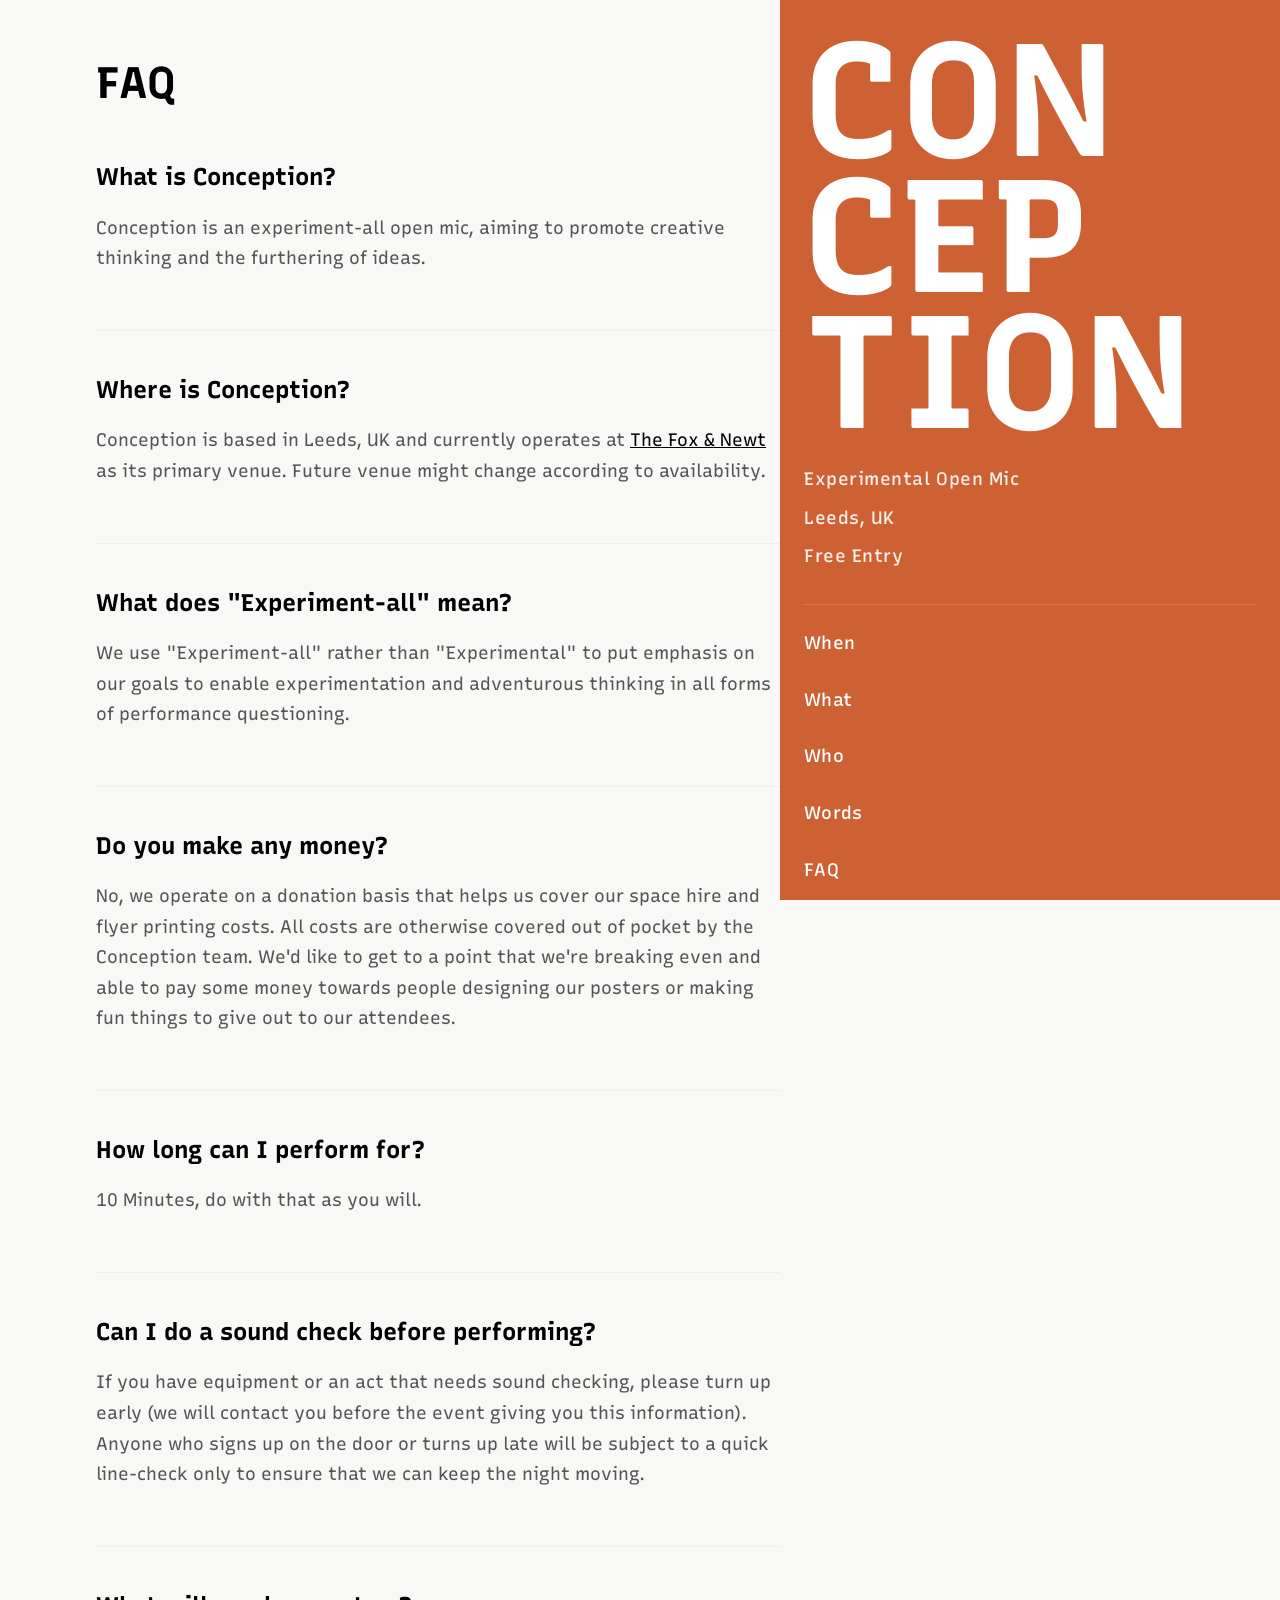
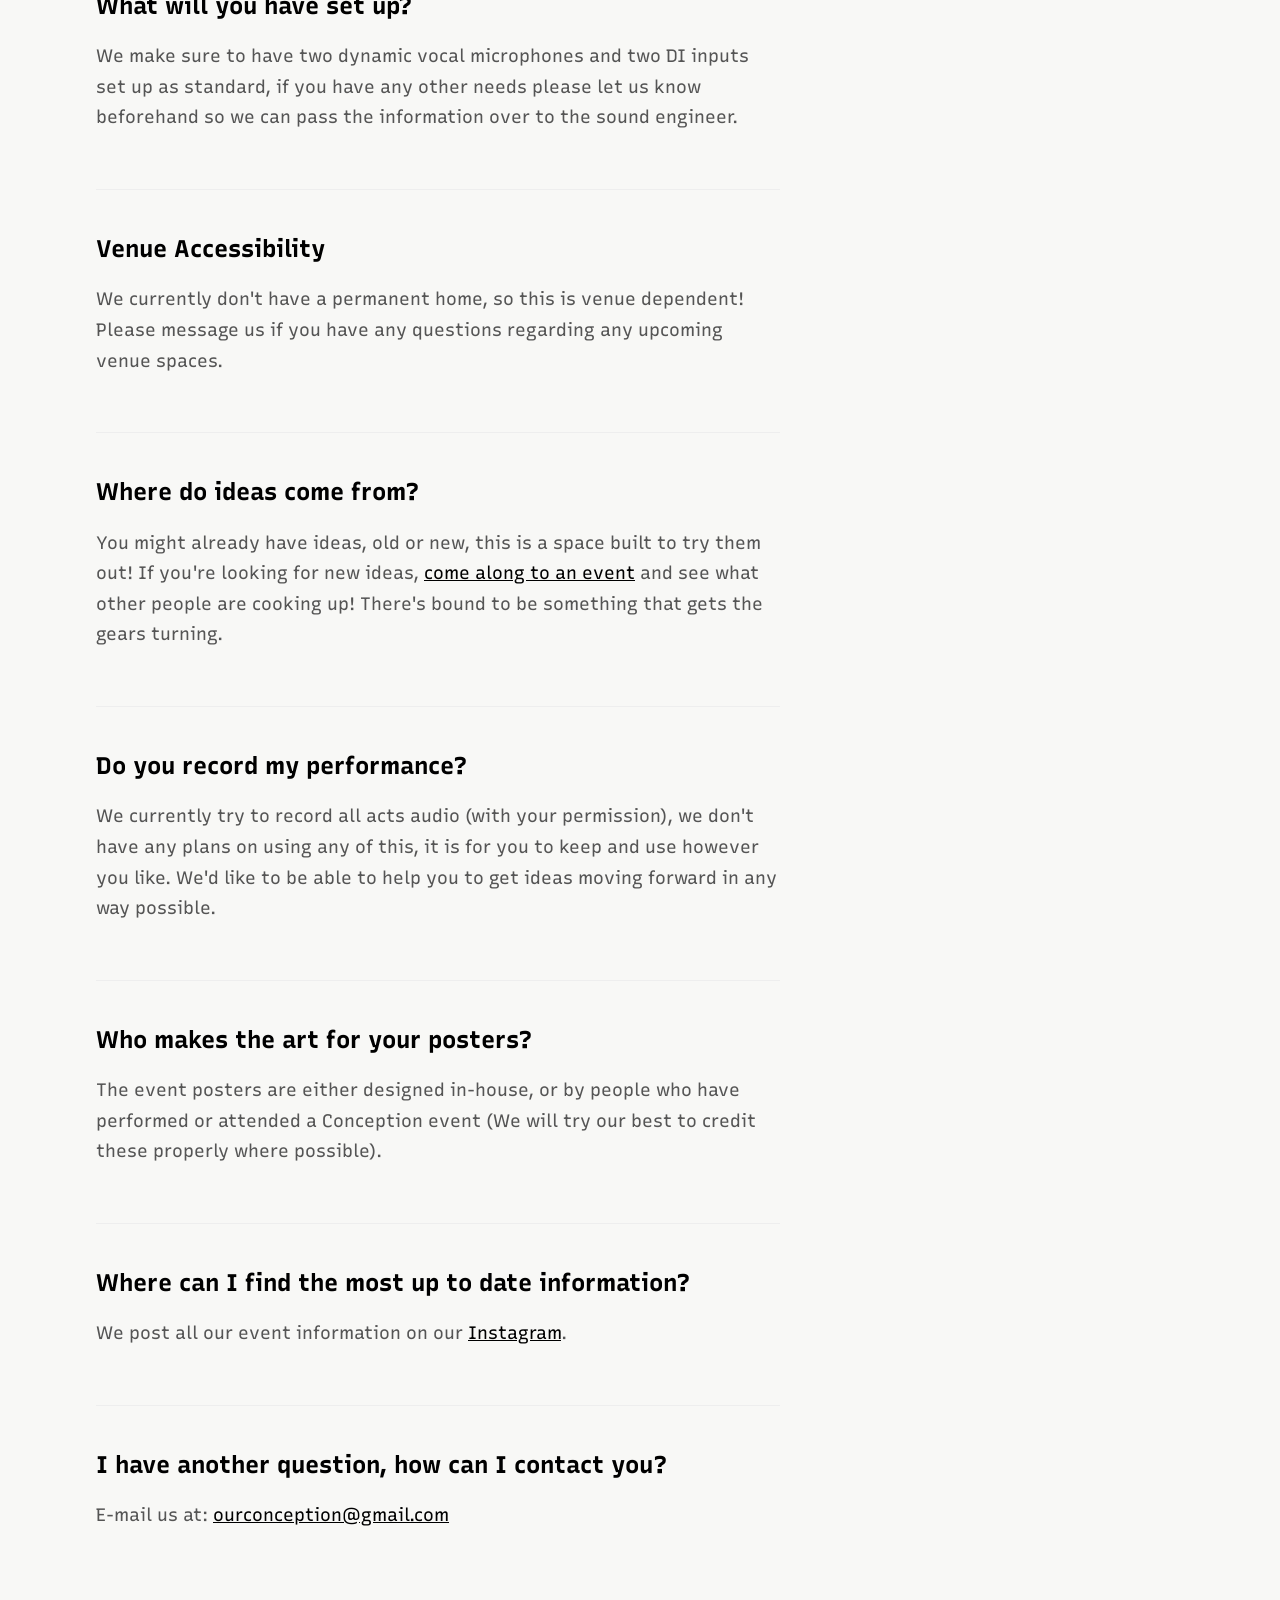
==== commit 7db0f70e: "feat: animated favicon" ====
--- a/faq.html
+++ b/faq.html
@@ -54,6 +54,7 @@
         />
         <link href="style.css" rel="stylesheet" type="text/css" media="all" />
         <script src="scripts/colorize.js"></script>
+        <script src="scripts/animated-favicon.js"></script>
 
         <script type="application/ld+json">
             {
--- a/style.css
+++ b/style.css
@@ -5,12 +5,16 @@
 
 /* Font Face Declarations */
 @font-face {
-    font-family: "League Mono";
-    src: url("font/leaguemono-vf.woff2") format("woff2-variations");
-    font-weight: 100 900;
-    font-stretch: 50% 200%;
+    font-family: "Recursive";
+    src: url("font/Recursive_VF_1.085.woff2") format("woff2-variations");
+    font-weight: 300 900;
     font-style: normal;
     font-display: swap;
+    font-variation-settings:
+        "MONO" 1,
+        "CASL" 0,
+        "CRSV" 0.5,
+        "slnt" 0;
 }
 
 :root {
@@ -63,7 +67,7 @@
 }
 
 body {
-    font-family: "League Mono", "Lucida Console", "Courier New", monospace;
+    font-family: "Recursive", "Lucida Console", "Courier New", monospace;
     line-height: 1.6;
     background-color: var(--color-cream);
     color: var(--color-primary);
@@ -112,6 +116,7 @@
     display: flex;
     flex-direction: column;
     position: relative;
+    overflow: hidden;
 }
 
 /* Gallery specific - use full space */
@@ -132,6 +137,8 @@
     top: 0;
     height: 100vh;
     overflow-y: auto;
+    pointer-events: auto;
+    z-index: 50;
 }
 
 /* =============================================
@@ -173,7 +180,7 @@
 /* Event Info */
 .event-info {
     margin-bottom: 1.5rem;
-    font-size: var(--fluid-xs);
+    font-size: var(--fluid-sm);
     line-height: 1.6;
     opacity: 0.9;
 }
@@ -204,12 +211,16 @@
 }
 
 .nav-links li a {
-    font-size: var(--fluid-sm);
+    font-size: var(--fluid-base);
     color: var(--color-sidebar-text) !important;
     text-decoration: none;
     font-weight: 500;
     letter-spacing: 0.02em;
     transition: opacity 0.2s ease;
+    display: block;
+    padding: 0.75rem 1rem;
+    margin: -0.75rem -1rem;
+    border-radius: 4px;
 }
 
 .nav-links li a:hover {
@@ -227,7 +238,7 @@
 }
 
 .homepage-intro h2 {
-    font-size: var(--fluid-base);
+    font-size: var(--fluid-lg);
     font-weight: bold;
     margin-bottom: 1rem;
     color: var(--color-sidebar-text) !important;
@@ -235,7 +246,7 @@
 }
 
 .homepage-intro p {
-    font-size: var(--fluid-xs);
+    font-size: var(--fluid-sm);
     line-height: 1.6;
     margin-bottom: 1rem;
     color: var(--color-sidebar-text) !important;
@@ -251,7 +262,7 @@
     display: block;
     font-weight: 500;
     margin-bottom: 0.5rem;
-    font-size: var(--fluid-xs);
+    font-size: var(--fluid-sm);
     color: var(--color-sidebar-text) !important;
     text-decoration: underline;
     opacity: 0.9;
@@ -581,6 +592,38 @@
         max-width: none;
         margin-left: 0;
     }
+}
+
+/* Mobile bead layout — main content area grows to fit vertical bead column */
+@media (max-width: 480px) {
+    .main-content-area {
+        display: flex;
+        overflow: visible;
+        flex-shrink: 0;
+    }
+
+    .page-container {
+        flex-direction: column;
+    }
+
+    .universal-sidebar {
+        width: 100%;
+        height: 100vh;
+        position: static;
+        order: 1;
+    }
+
+    body {
+        padding-top: 60px; /* Smaller header on narrow screens */
+    }
+
+    .mobile-header {
+        padding: 0.75rem 1rem;
+    }
+
+    .mobile-title {
+        font-size: var(--fluid-xl);
+    }
 
     /* Fixed mobile header */
     .mobile-header {
@@ -651,10 +694,11 @@
 
     .nav-links li a {
         font-size: var(--fluid-sm);
-        padding: 0.75rem;
+        padding: 1rem;
         display: block;
         border: 1px solid rgba(255, 255, 255, 0.15);
         border-radius: 4px;
+        margin: 0;
     }
 
     .secondary-content {
@@ -705,7 +749,8 @@
 
     .nav-links li a {
         font-size: var(--fluid-xs);
-        padding: 0.6rem;
+        padding: 1rem 0.8rem;
+        margin: 0;
     }
 
     .event-info {
@@ -729,6 +774,89 @@
     .gallery-item img,
     .gallery-button img {
         max-height: 250px;
+    }
+}
+
+/* =============================================
+   LETTER BEADS
+   ============================================= */
+
+#letter-beads-container {
+    position: absolute;
+    top: 0;
+    left: 0;
+    width: 100%;
+    height: 100%;
+    pointer-events: none;
+    z-index: 10;
+    overflow: hidden;
+}
+
+.letter-bead {
+    position: absolute;
+    cursor: grab;
+    pointer-events: all;
+    user-select: none;
+    transition: transform 0.1s ease;
+    border-radius: 50%;
+    box-shadow: 2px 2px 8px rgba(0, 0, 0, 0.1);
+    z-index: 1;
+}
+
+.letter-bead:hover {
+    transform: scale(1.05);
+    z-index: 1000;
+}
+
+.letter-bead:active,
+.letter-bead.dragging {
+    cursor: grabbing;
+    z-index: 10000 !important;
+    transform: scale(1.1);
+    box-shadow: 4px 4px 16px rgba(0, 0, 0, 0.2);
+}
+
+/* Ensure beads can appear over sidebar when dragged */
+.letter-bead[style*="position: fixed"] {
+    z-index: 10000 !important;
+}
+
+.letter-bead.text-bead {
+    background: linear-gradient(135deg, #f0f0f0, #e0e0e0);
+    border: 2px solid #ccc;
+    display: flex;
+    align-items: center;
+    justify-content: center;
+    font-family: "Recursive", monospace;
+    font-weight: bold;
+    color: #333;
+    text-shadow: 1px 1px 2px rgba(255, 255, 255, 0.5);
+}
+
+.letter-bead.text-bead:hover {
+    background: linear-gradient(135deg, #e8e8e8, #d8d8d8);
+    border-color: #aaa;
+}
+
+/* Mobile optimizations for letter beads */
+@media (max-width: 768px) {
+    .letter-bead {
+        box-shadow: 1px 1px 4px rgba(0, 0, 0, 0.1);
+    }
+
+    .letter-bead:active,
+    .letter-bead.dragging {
+        box-shadow: 2px 2px 8px rgba(0, 0, 0, 0.2);
+    }
+}
+
+@media (max-width: 480px) {
+    .letter-bead {
+        box-shadow: 1px 1px 3px rgba(0, 0, 0, 0.1);
+    }
+
+    #letter-beads-container {
+        overflow: visible;
     }
 }
 
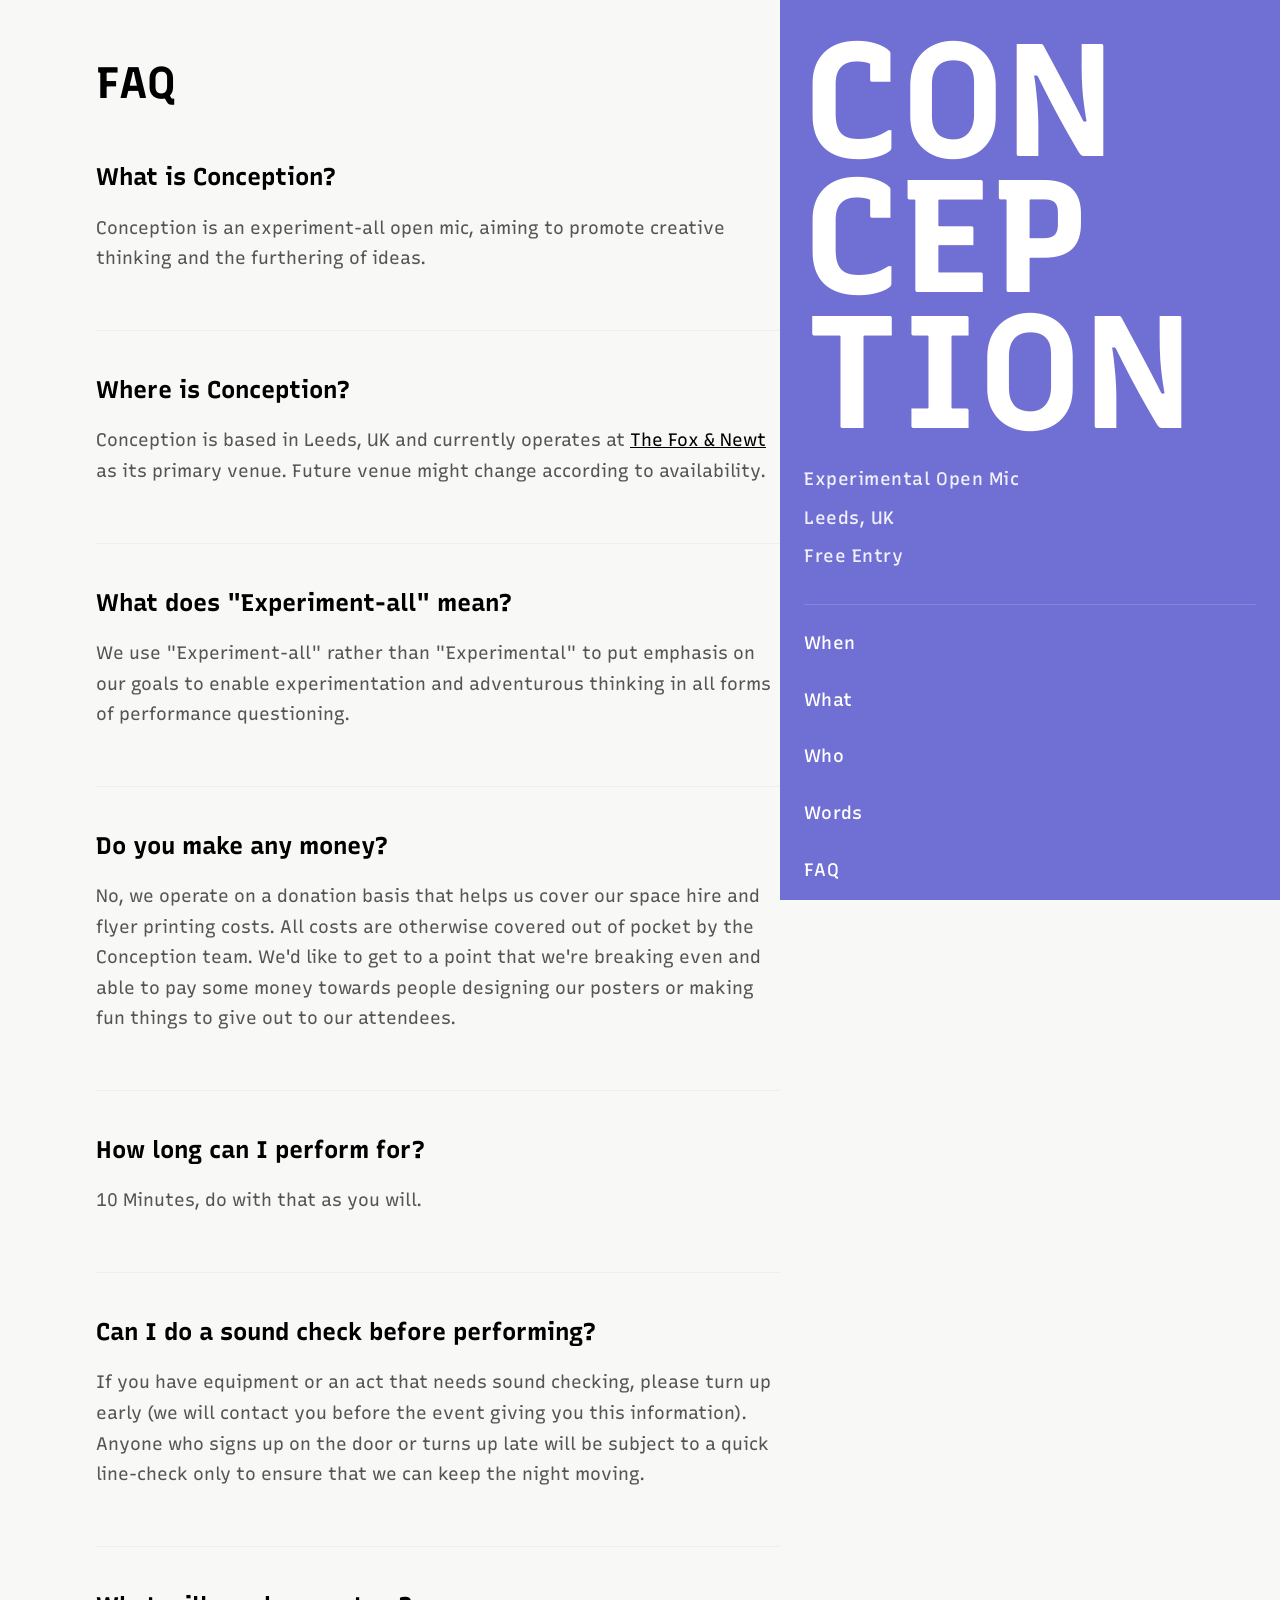
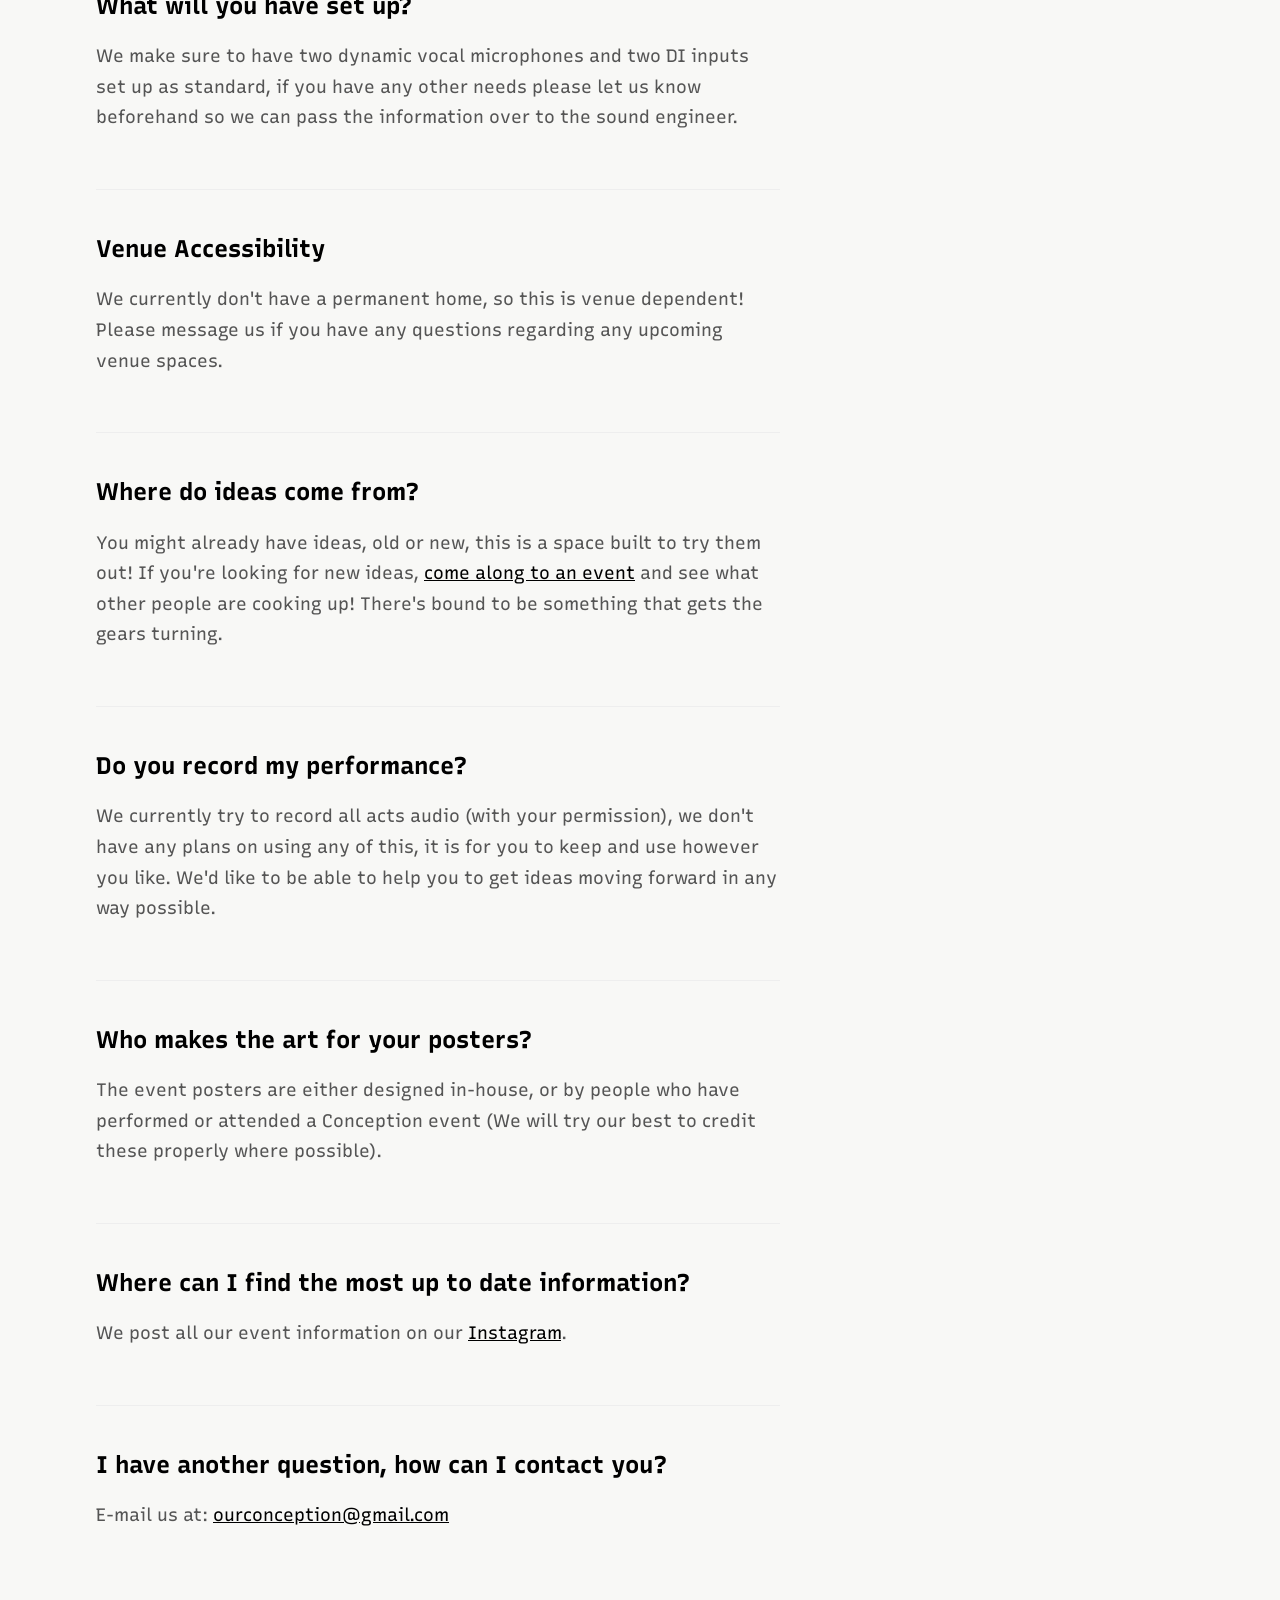
==== commit acbe6d3c: "fix: SEO - fix LD-JSON bugs and sync source files with deploy output - Fix extract_faq_items to use " ====
--- a/faq.html
+++ b/faq.html
@@ -154,7 +154,7 @@
                         "name": "Where can I find the most up to date information?",
                         "acceptedAnswer": {
                             "@type": "Answer",
-                            "text": "We post all our event information on our Instagram, which can be found here."
+                            "text": "We post all our event information on our Instagram."
                         }
                     },
                     {
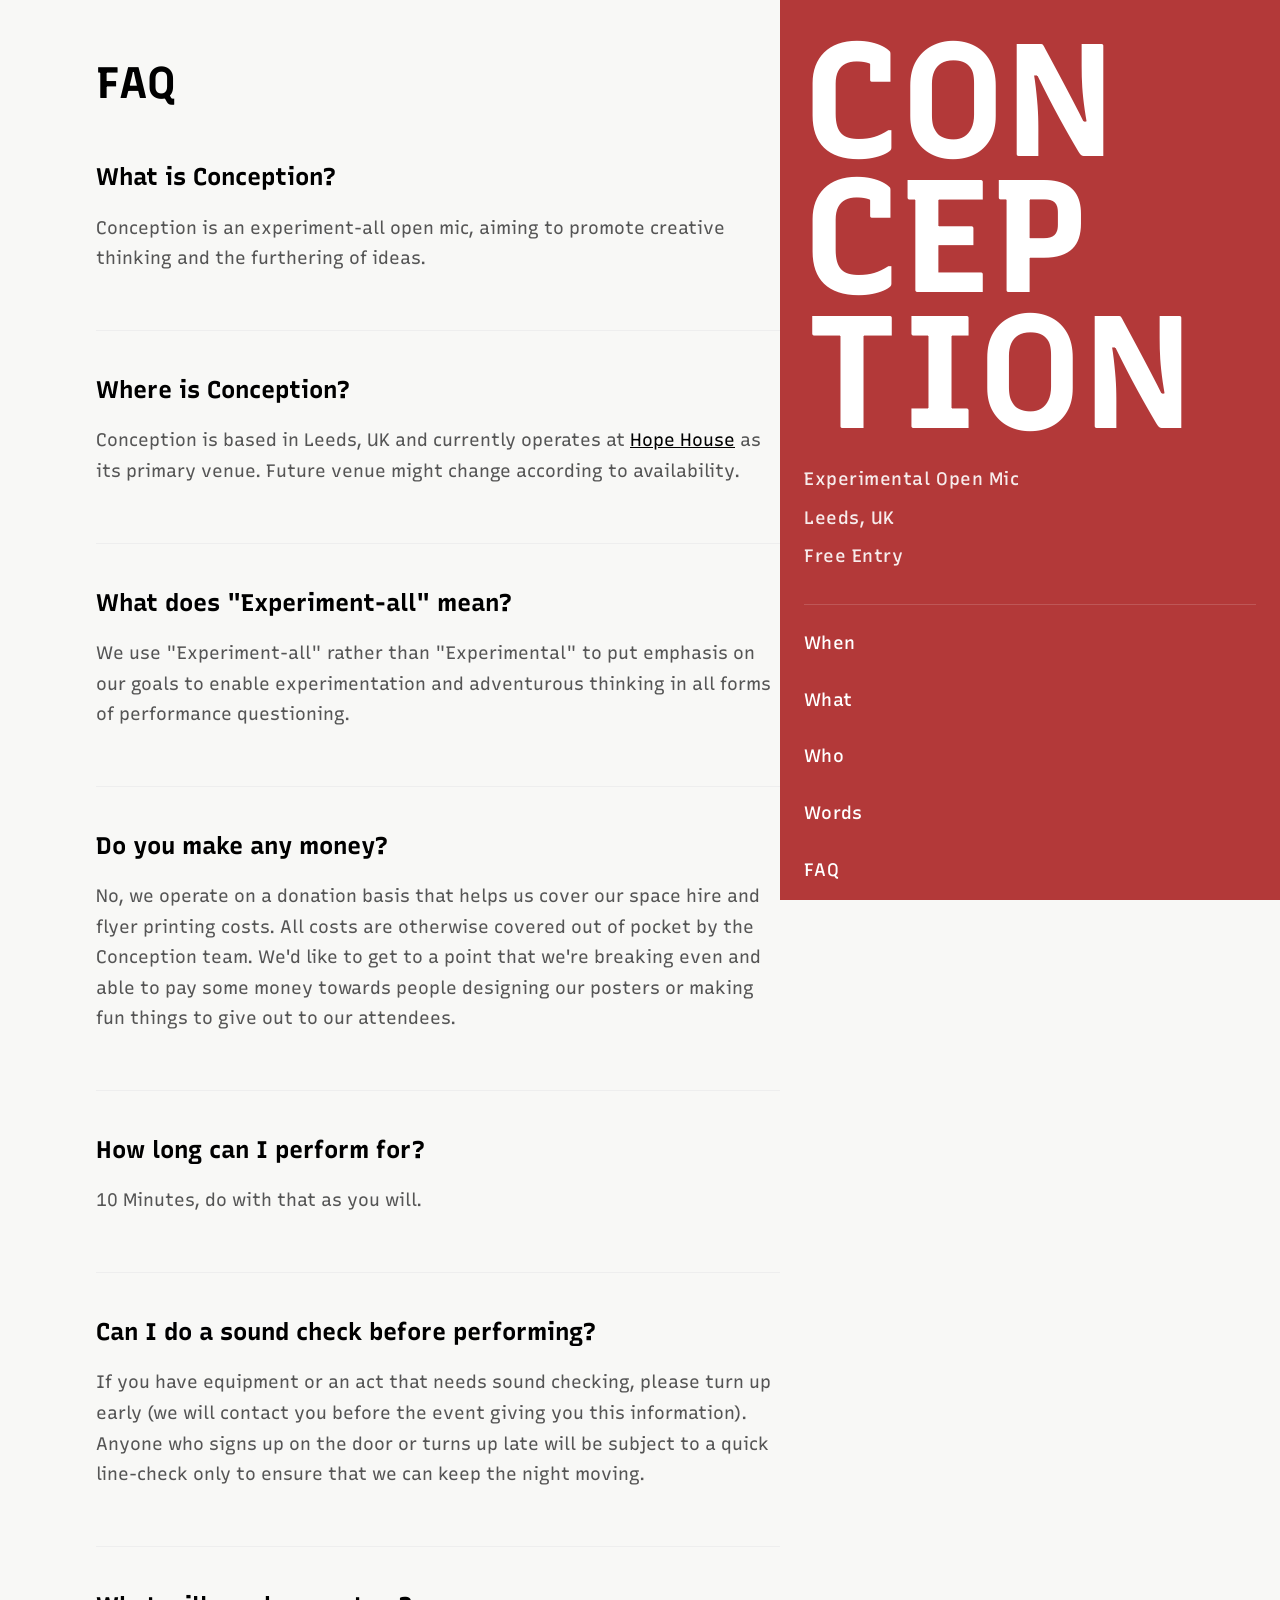
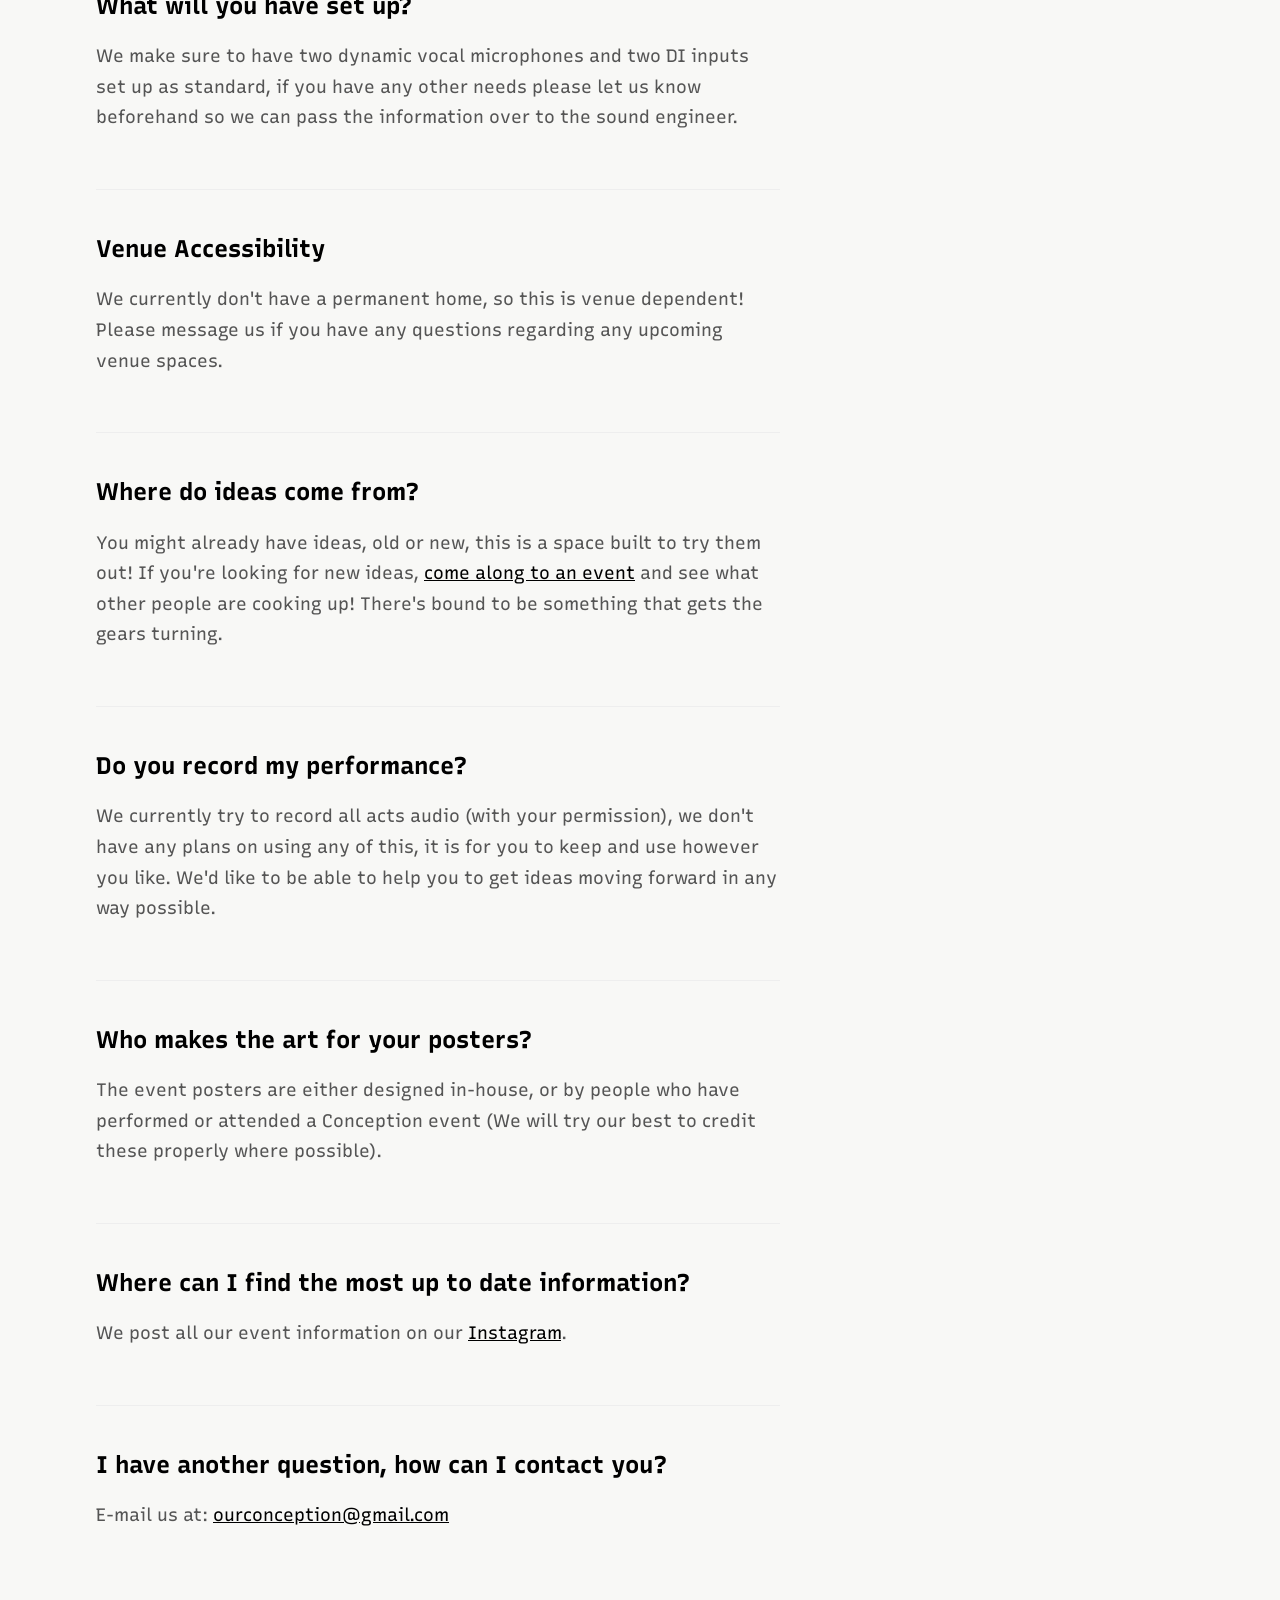
==== commit bb13a13f: "more update" ====
--- a/faq.html
+++ b/faq.html
@@ -43,7 +43,7 @@
 
         <meta
             name="keywords"
-            content="open mic Leeds, experimental music Leeds, live performance Leeds, open mic FAQ, Leeds events, Wharf Chambers, creative performance UK"
+            content="open mic Leeds, experimental music Leeds, live performance Leeds, open mic FAQ, Leeds events, Hope House, Wharf Chambers, creative performance UK"
         />
         <meta name="geo.region" content="GB-WYK" />
         <meta name="geo.placename" content="Leeds" />
@@ -74,7 +74,7 @@
                         "name": "Where is Conception?",
                         "acceptedAnswer": {
                             "@type": "Answer",
-                            "text": "Conception is based in Leeds, UK and currently operates at The Fox & Newt as its primary venue. Future venue might change according to availability."
+                            "text": "Conception is based in Leeds, UK and currently operates at Hope House as its primary venue. Future venue might change according to availability."
                         }
                     },
                     {
@@ -197,10 +197,10 @@
                                     Conception is based in Leeds, UK and
                                     currently operates at
                                     <a
-                                        href="https://www.facebook.com/thefoxandnewt/"
+                                        href="https://mapcharity.org/"
                                         target="_blank"
                                         rel="noopener"
-                                        >The Fox & Newt</a
+                                        >Hope House</a
                                     >
                                     as its primary venue. Future venue might
                                     change according to availability.
--- a/style.css
+++ b/style.css
@@ -379,6 +379,12 @@
     border-left: 2px solid #ddd;
 }
 
+.events-list li.no-events {
+    font-style: italic;
+    color: #666;
+    border-left-color: #bbb;
+}
+
 .links-list li {
     margin-bottom: 1.5rem;
 }
@@ -569,11 +575,15 @@
     }
 
     body {
-        padding-top: 80px; /* Space for fixed header */
+        padding-top: 60px; /* Consistently space for fixed header */
     }
 
     .mobile-header {
         display: block;
+        height: 60px; /* Fixed height for header to match body padding */
+        display: flex;
+        align-items: center;
+        justify-content: center;
     }
 
     .page-container {
@@ -611,18 +621,6 @@
         height: 100vh;
         position: static;
         order: 1;
-    }
-
-    body {
-        padding-top: 60px; /* Smaller header on narrow screens */
-    }
-
-    .mobile-header {
-        padding: 0.75rem 1rem;
-    }
-
-    .mobile-title {
-        font-size: var(--fluid-xl);
     }
 
     /* Fixed mobile header */
@@ -632,9 +630,12 @@
         left: 0;
         right: 0;
         background-color: var(--color-sidebar-dynamic);
-        padding: 1rem 1.5rem;
+        height: 60px;
         z-index: 1000;
         text-align: center;
+        display: flex;
+        align-items: center;
+        justify-content: center;
     }
 
     .mobile-title {
@@ -659,6 +660,7 @@
         height: auto;
         position: static;
         background-color: var(--color-sidebar-dynamic);
+        flex: 1; /* Add this to fill space */
     }
 
     .site-title {
@@ -722,18 +724,6 @@
 }
 
 @media (max-width: 480px) {
-    body {
-        padding-top: 70px; /* Smaller header space */
-    }
-
-    .mobile-header {
-        padding: 0.75rem 1rem;
-    }
-
-    .mobile-title {
-        font-size: var(--fluid-xl);
-    }
-
     .main-content-area {
         padding: 1.5rem 1rem;
     }
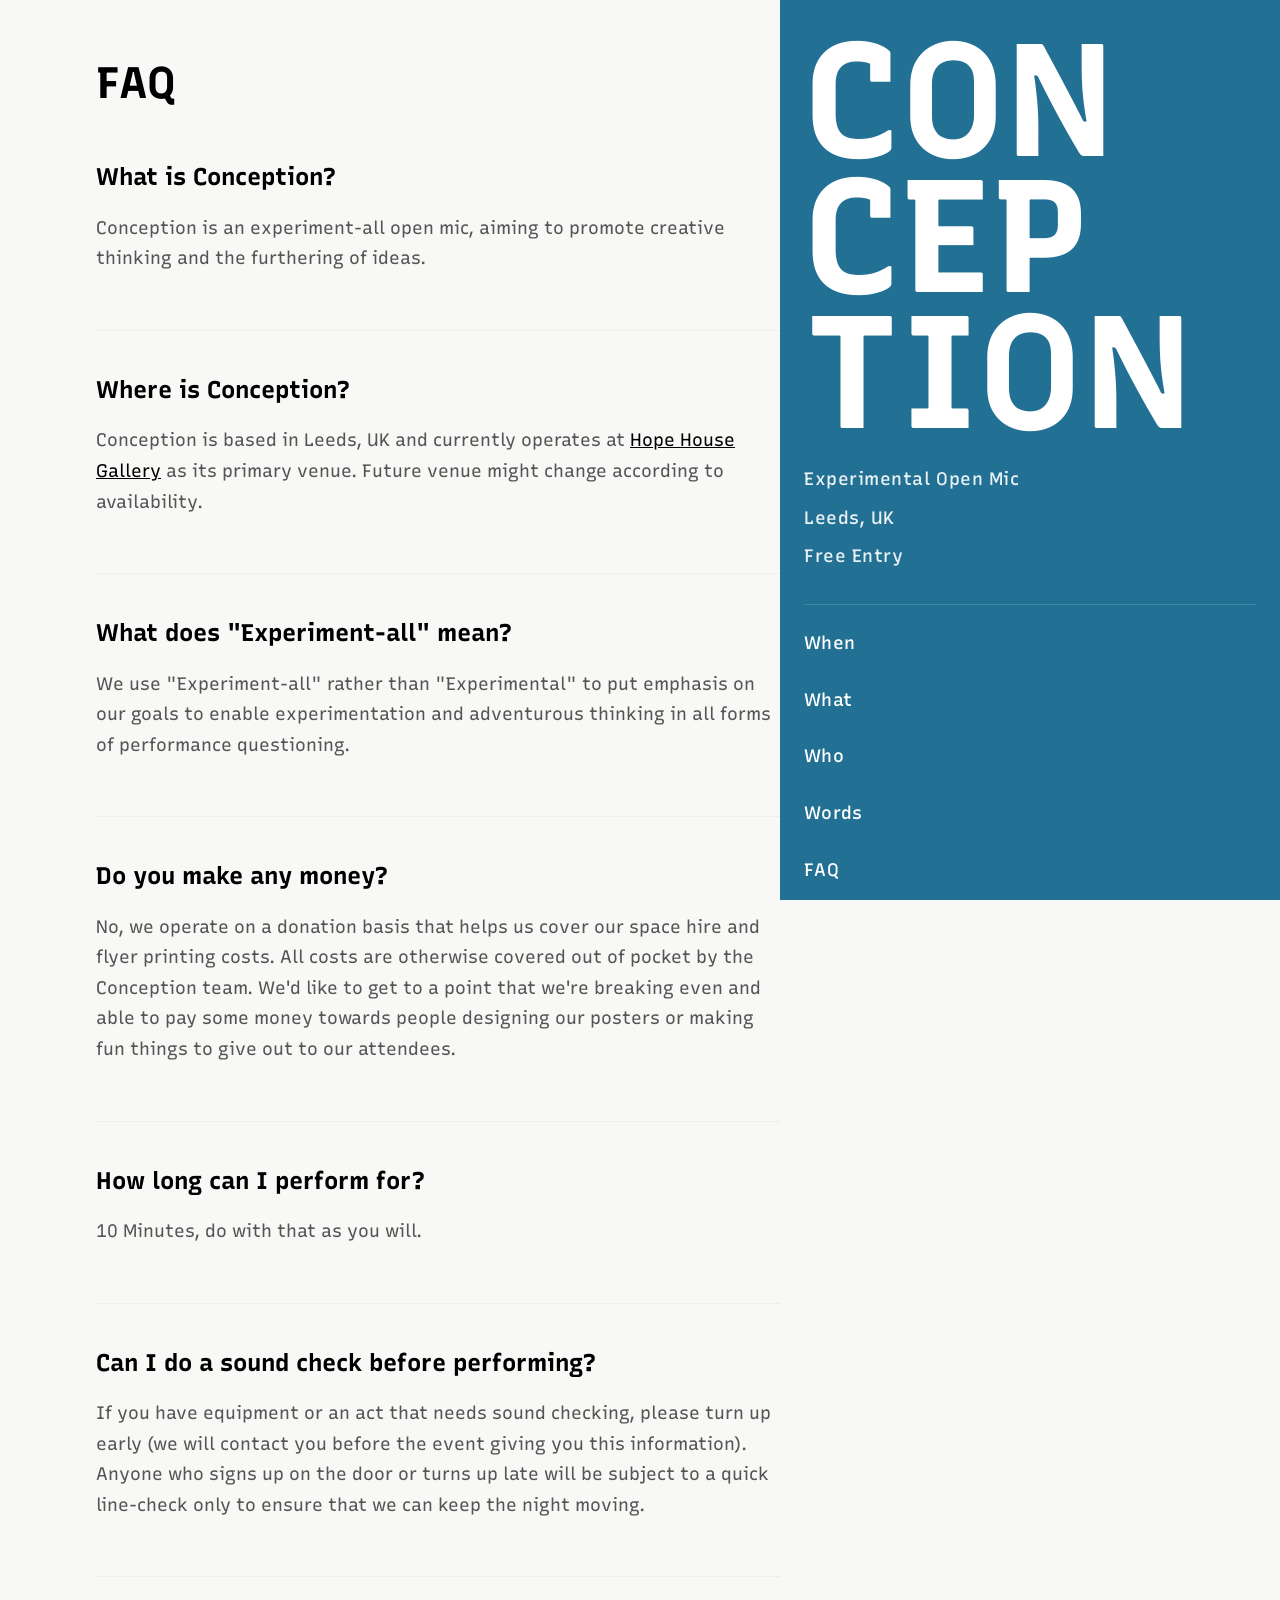
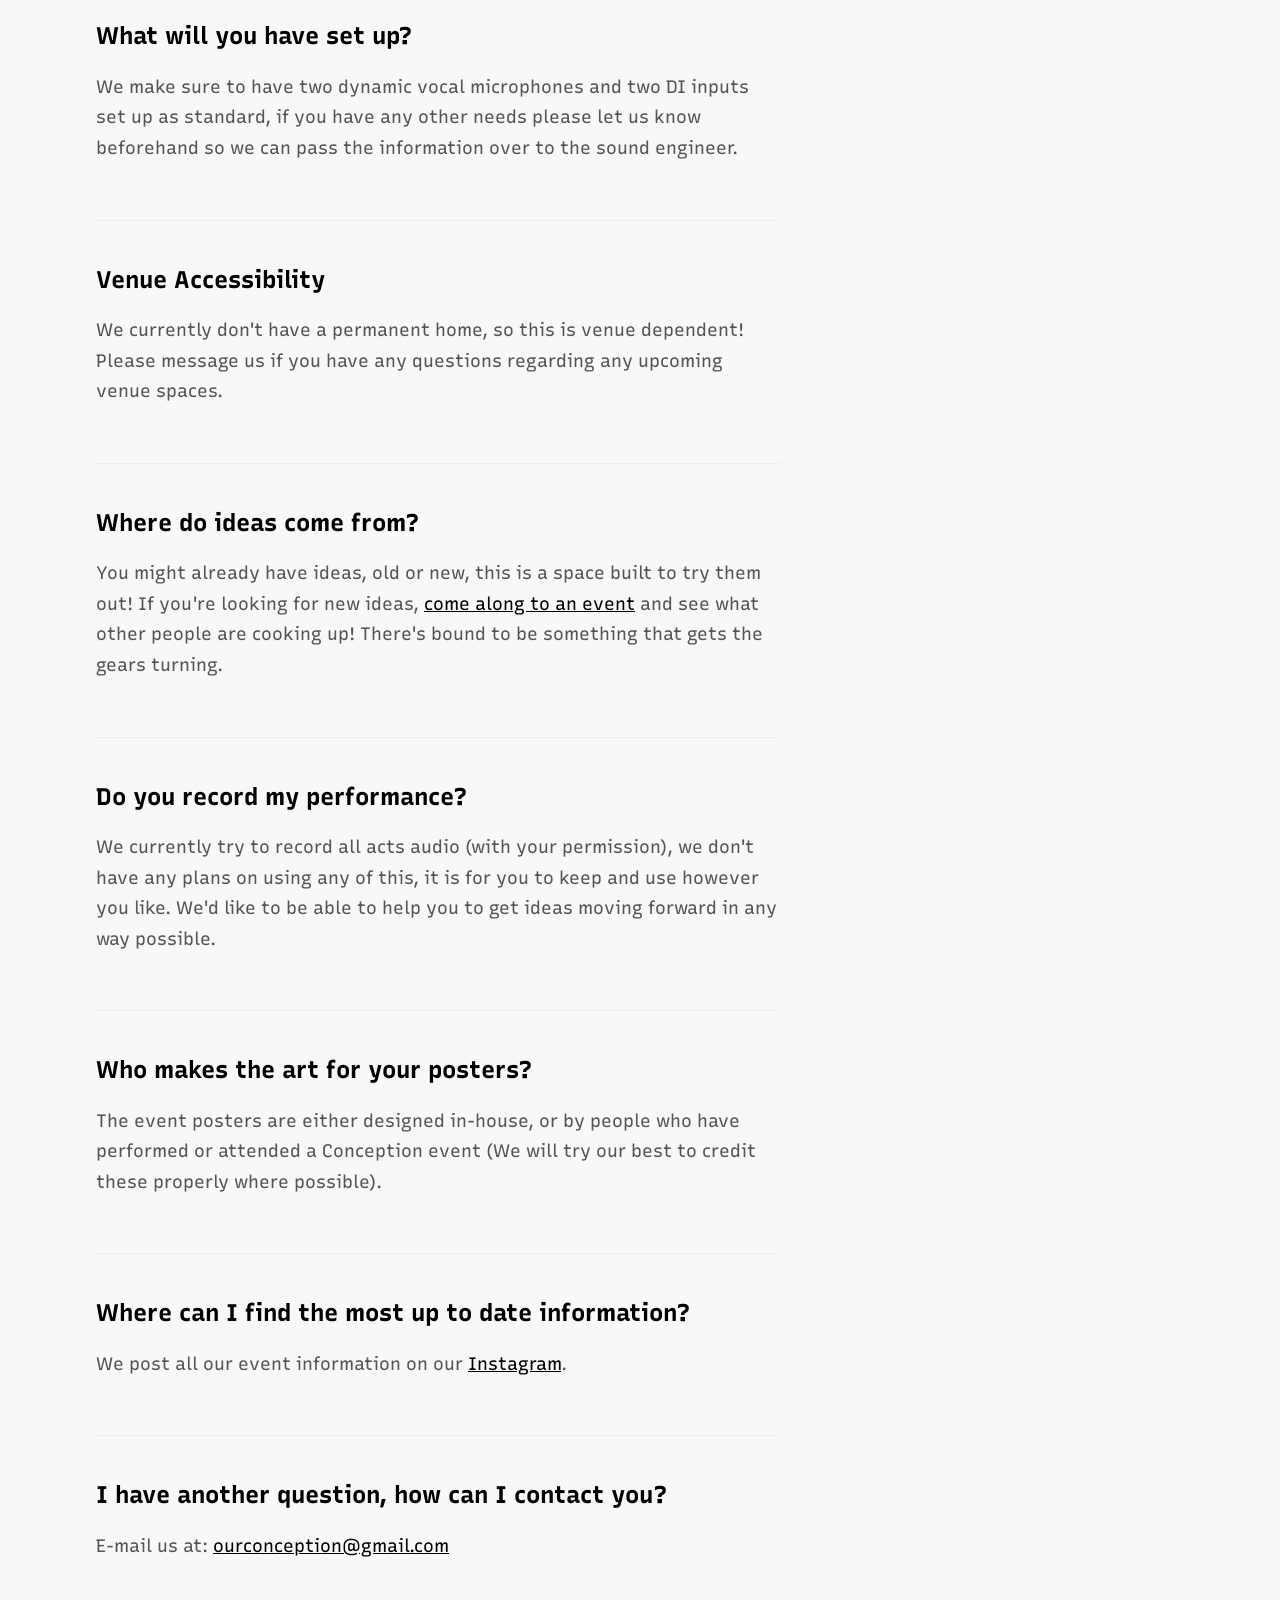
==== commit db62b639: "gallery" ====
--- a/faq.html
+++ b/faq.html
@@ -43,7 +43,7 @@
 
         <meta
             name="keywords"
-            content="open mic Leeds, experimental music Leeds, live performance Leeds, open mic FAQ, Leeds events, Hope House, Wharf Chambers, creative performance UK"
+            content="open mic Leeds, experimental music Leeds, live performance Leeds, open mic FAQ, Leeds events, Hope House Gallery, Wharf Chambers, creative performance UK"
         />
         <meta name="geo.region" content="GB-WYK" />
         <meta name="geo.placename" content="Leeds" />
@@ -74,7 +74,7 @@
                         "name": "Where is Conception?",
                         "acceptedAnswer": {
                             "@type": "Answer",
-                            "text": "Conception is based in Leeds, UK and currently operates at Hope House as its primary venue. Future venue might change according to availability."
+                            "text": "Conception is based in Leeds, UK and currently operates at Hope House Gallery as its primary venue. Future venue might change according to availability."
                         }
                     },
                     {
@@ -200,7 +200,7 @@
                                         href="https://mapcharity.org/"
                                         target="_blank"
                                         rel="noopener"
-                                        >Hope House</a
+                                        >Hope House Gallery</a
                                     >
                                     as its primary venue. Future venue might
                                     change according to availability.
